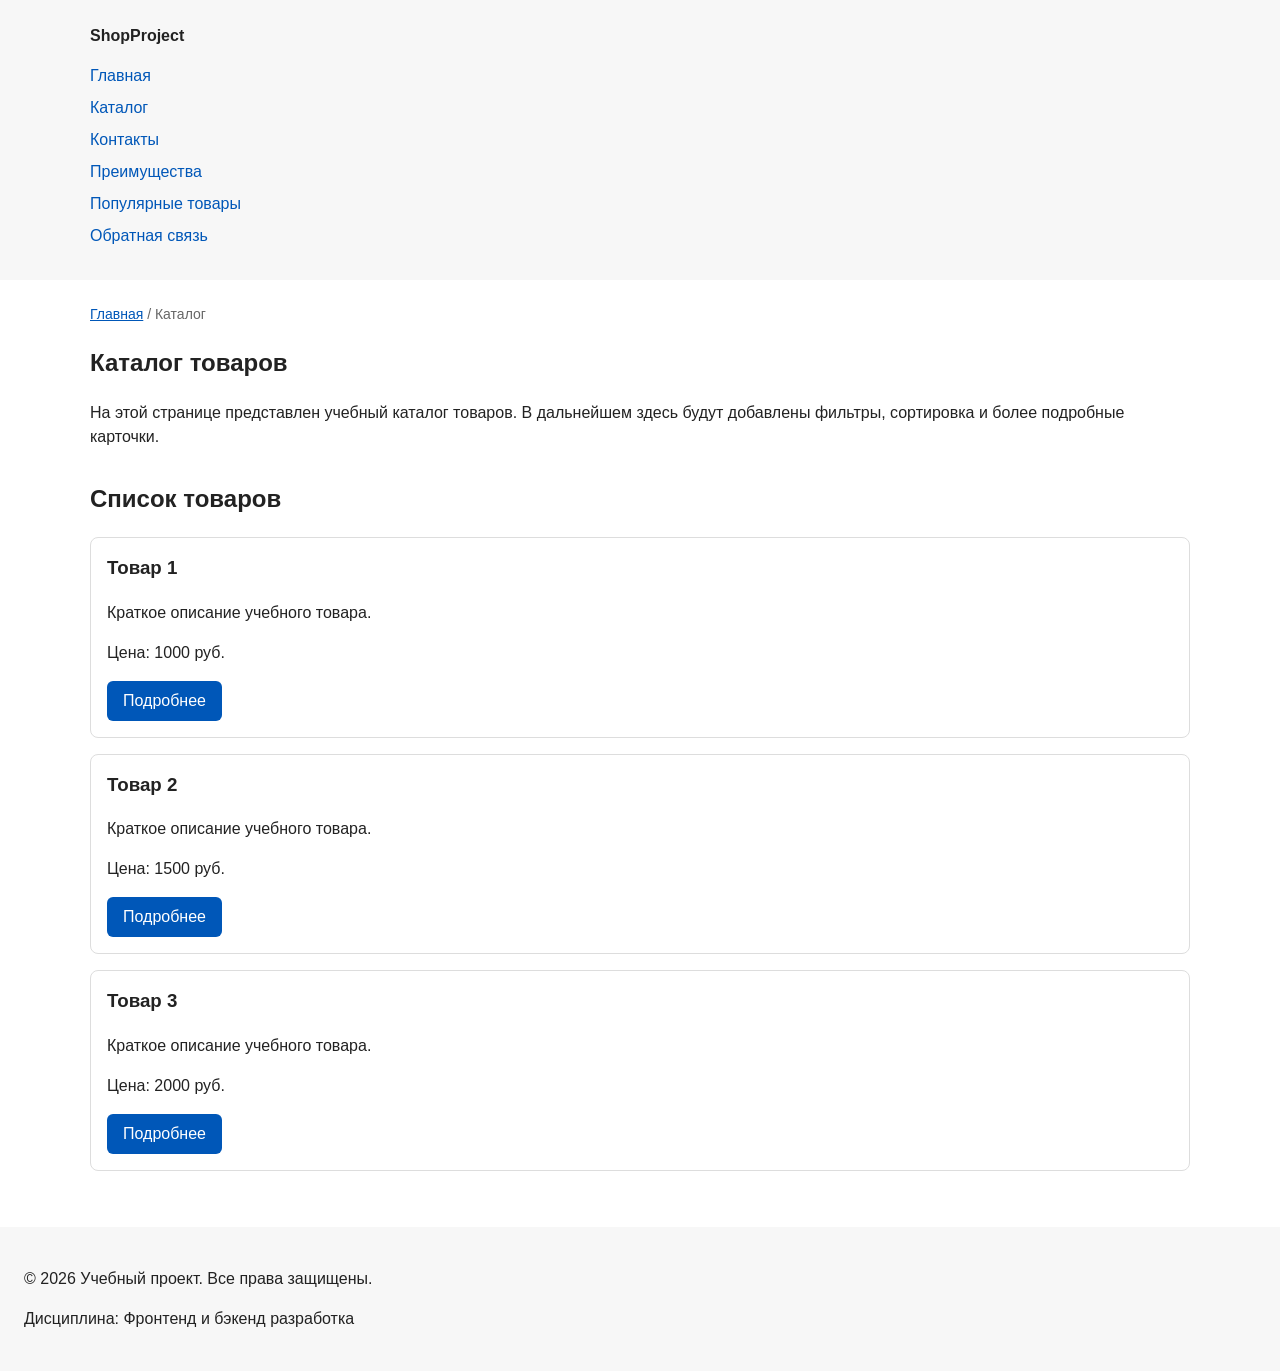
==== catalog.html @ 115c9cd0 "feat: add multi-page structure navigation and anchors" ====
<!DOCTYPE html>
<html lang="ru">
<head>
  <meta charset="UTF-8">
  <meta name="viewport" content="width=device-width, initial-scale=1.0">
  <meta name="description" content="Каталог товаров учебного интернет-магазина.">
  <title>Каталог товаров — Учебный интернет-магазин</title>
  <link rel="stylesheet" href="css/style.css">
</head>
<body>
  <header>
    <div class="site-header">
      <a class="site-logo" href="index.html">ShopProject</a>

      <nav class="site-nav" aria-label="Основная навигация">
        <ul class="site-nav__list">
          <li><a href="index.html">Главная</a></li>
          <li><a href="catalog.html">Каталог</a></li>
          <li><a href="contacts.html">Контакты</a></li>
          <li><a href="index.html#advantages">Преимущества</a></li>
          <li><a href="index.html#popular">Популярные товары</a></li>
          <li><a href="index.html#contacts">Обратная связь</a></li>
        </ul>
      </nav>
    </div>
  </header>

  <main>
    <nav class="breadcrumbs" aria-label="Хлебные крошки">
      <a href="index.html">Главная</a>
      <span>Каталог</span>
    </nav>

    <section class="section">
      <h1>Каталог товаров</h1>
      <p>
        На этой странице представлен учебный каталог товаров.
        В дальнейшем здесь будут добавлены фильтры, сортировка и более
        подробные карточки.
      </p>
    </section>

    <section class="section">
      <h2>Список товаров</h2>

      <article class="product-card">
        <h3>Товар 1</h3>
        <p>Краткое описание учебного товара.</p>
        <p>Цена: 1000 руб.</p>
        <a class="button" href="index.html#popular">Подробнее</a>
      </article>

      <article class="product-card">
        <h3>Товар 2</h3>
        <p>Краткое описание учебного товара.</p>
        <p>Цена: 1500 руб.</p>
        <a class="button" href="index.html#popular">Подробнее</a>
      </article>

      <article class="product-card">
        <h3>Товар 3</h3>
        <p>Краткое описание учебного товара.</p>
        <p>Цена: 2000 руб.</p>
        <a class="button" href="index.html#popular">Подробнее</a>
      </article>
    </section>
  </main>

  <footer>
    <p>&copy; 2026 Учебный проект. Все права защищены.</p>
    <p>Дисциплина: Фронтенд и бэкенд разработка</p>
  </footer>
</body>
</html>
---- css/style.css ----
/* ===============================
   1. Project variables
   =============================== */
:root {
  /* Main project colors */
  --color-bg: #ffffff;
  --color-text: #222222;
  --color-muted: #666666;
  --color-primary: #0057b8;
  --color-primary-dark: #003f86;
  --color-border: #dddddd;
  --color-surface: #f7f7f7;
  --color-surface-accent: #eef5ff;
  --color-danger: #b00020;
  --color-success: #168a2f;
  --color-success-bg: #eefaf0;
  --color-white: #ffffff;

  /* Spacing scale */
  --space-xs: 4px;
  --space-sm: 8px;
  --space-md: 16px;
  --space-lg: 24px;
  --space-xl: 32px;

  /* Border radius */
  --radius-sm: 6px;
  --radius-md: 8px;
  --radius-lg: 12px;

  /* Sizes */
  --container-width: 1100px;
}

/* ===============================
   2. Base styles
   =============================== */
* {
  box-sizing: border-box;
}

/* Smooth scrolling to anchors. */
html {
  scroll-behavior: smooth;
}

body {
  margin: 0;
  font-family: Arial, sans-serif;
  line-height: 1.5;
  color: var(--color-text);
  background-color: var(--color-bg);
}

header,
main,
footer {
  padding: var(--space-lg);
}

header {
  background-color: var(--color-surface);
}

footer {
  background-color: var(--color-surface);
}

/* ===============================
   3. Common interface elements
   =============================== */
a {
  color: var(--color-primary);
}

a:hover {
  color: var(--color-primary-dark);
}

a:focus-visible {
  outline: 2px solid var(--color-primary);
  outline-offset: 3px;
}

/* Highlight the element an anchor link points to. */
:target {
  outline: 2px dashed var(--color-primary);
  outline-offset: 4px;
}

/*
  Link styled as a button.
  The same class is used on <button> in product cards.
*/
.button {
  display: inline-block;
  padding: var(--space-sm) var(--space-md);
  color: var(--color-white);
  background-color: var(--color-primary);
  text-decoration: none;
  border: none;
  border-radius: var(--radius-sm);
  font: inherit;
  cursor: pointer;
}

/*
  Repeat the text color: the "a:hover" rule above
  has higher specificity than ".button" and would make the text dark.
*/
.button:hover {
  color: var(--color-white);
  background-color: var(--color-primary-dark);
}

.button:focus-visible {
  outline: 2px solid var(--color-primary);
  outline-offset: 3px;
}

button:disabled,
.button:disabled {
  opacity: 0.6;
  cursor: not-allowed;
}

/* ===============================
   4. Page components
   =============================== */
.site-header {
  max-width: var(--container-width);
  margin: 0 auto;
}

.site-logo {
  font-weight: bold;
  text-decoration: none;
  color: var(--color-text);
}

.site-nav__list {
  padding: 0;
  margin: var(--space-md) 0 0;
  list-style: none;
}

.site-nav__list li {
  margin-bottom: var(--space-sm);
}

.site-nav__list a {
  text-decoration: none;
}

.site-nav__list a:hover {
  text-decoration: underline;
}

.breadcrumbs {
  max-width: var(--container-width);
  margin: 0 auto var(--space-md);
  font-size: 14px;
  color: var(--color-muted);
}

.breadcrumbs a {
  color: var(--color-primary);
}

/* Separator before the current page name (the current page is not a link). */
.breadcrumbs span::before {
  content: " / ";
  color: var(--color-muted);
}

.hero {
  max-width: var(--container-width);
  margin: 0 auto var(--space-xl);
  padding: var(--space-xl) var(--space-lg);
  background-color: var(--color-surface-accent);
  border-radius: var(--radius-lg);
}

.section {
  max-width: var(--container-width);
  margin: 0 auto var(--space-xl);
}

.section h2 {
  margin-top: 0;
}

.product-card {
  margin-bottom: var(--space-md);
  padding: var(--space-md);
  border: 1px solid var(--color-border);
  border-radius: var(--radius-md);
  background-color: var(--color-bg);
}

.product-card:hover {
  border-color: var(--color-primary);
}

.product-card h3 {
  margin-top: 0;
}

.aside-info {
  max-width: var(--container-width);
  margin: 0 auto var(--space-xl);
  padding: var(--space-md);
  border-left: 4px solid var(--color-primary);
  background-color: var(--color-surface);
}

.success-message {
  max-width: var(--container-width);
  margin: var(--space-lg) auto;
  padding: var(--space-md);
  border-left: 4px solid var(--color-success);
  background-color: var(--color-success-bg);
}

/* ===============================
   5. Form and modal window
   =============================== */
.order-dialog {
  width: min(100% - 32px, 560px);
  padding: var(--space-lg);
  border: none;
  border-radius: var(--radius-lg);
}

.order-dialog::backdrop {
  background-color: rgba(0, 0, 0, 0.5);
}

.order-dialog h2 {
  margin-top: 0;
}

.form-field {
  margin-bottom: var(--space-md);
}

.form-field label {
  display: block;
  margin-bottom: var(--space-xs);
}

.form-field input,
.form-field select,
.form-field textarea {
  width: 100%;
  padding: 10px 12px;
  border: 1px solid var(--color-border);
  border-radius: var(--radius-sm);
  font: inherit;
}

/* A checkbox keeps its natural size instead of stretching to full width. */
.form-field input[type="checkbox"] {
  width: auto;
}

.form-field small {
  display: block;
  margin-top: var(--space-xs);
  color: var(--color-muted);
}

.form-field input:hover,
.form-field select:hover,
.form-field textarea:hover {
  border-color: var(--color-primary);
}

.form-field input:focus-visible,
.form-field select:focus-visible,
.form-field textarea:focus-visible,
.form-actions button:focus-visible {
  outline: 2px solid var(--color-primary);
  outline-offset: 3px;
}

/*
  Invalid fields; aria-invalid is set from js/main.js.
  The element selectors keep the specificity equal to the :hover rule
  above, and the later position lets the error border win.
*/
.form-field input[aria-invalid="true"],
.form-field select[aria-invalid="true"],
.form-field textarea[aria-invalid="true"] {
  border-color: var(--color-danger);
}

/* A checkbox ignores border-color, so it gets an outline instead. */
.form-field input[type="checkbox"][aria-invalid="true"] {
  outline: 2px solid var(--color-danger);
  outline-offset: 2px;
}

.form-actions {
  display: flex;
  gap: var(--space-sm);
  margin-top: var(--space-lg);
}
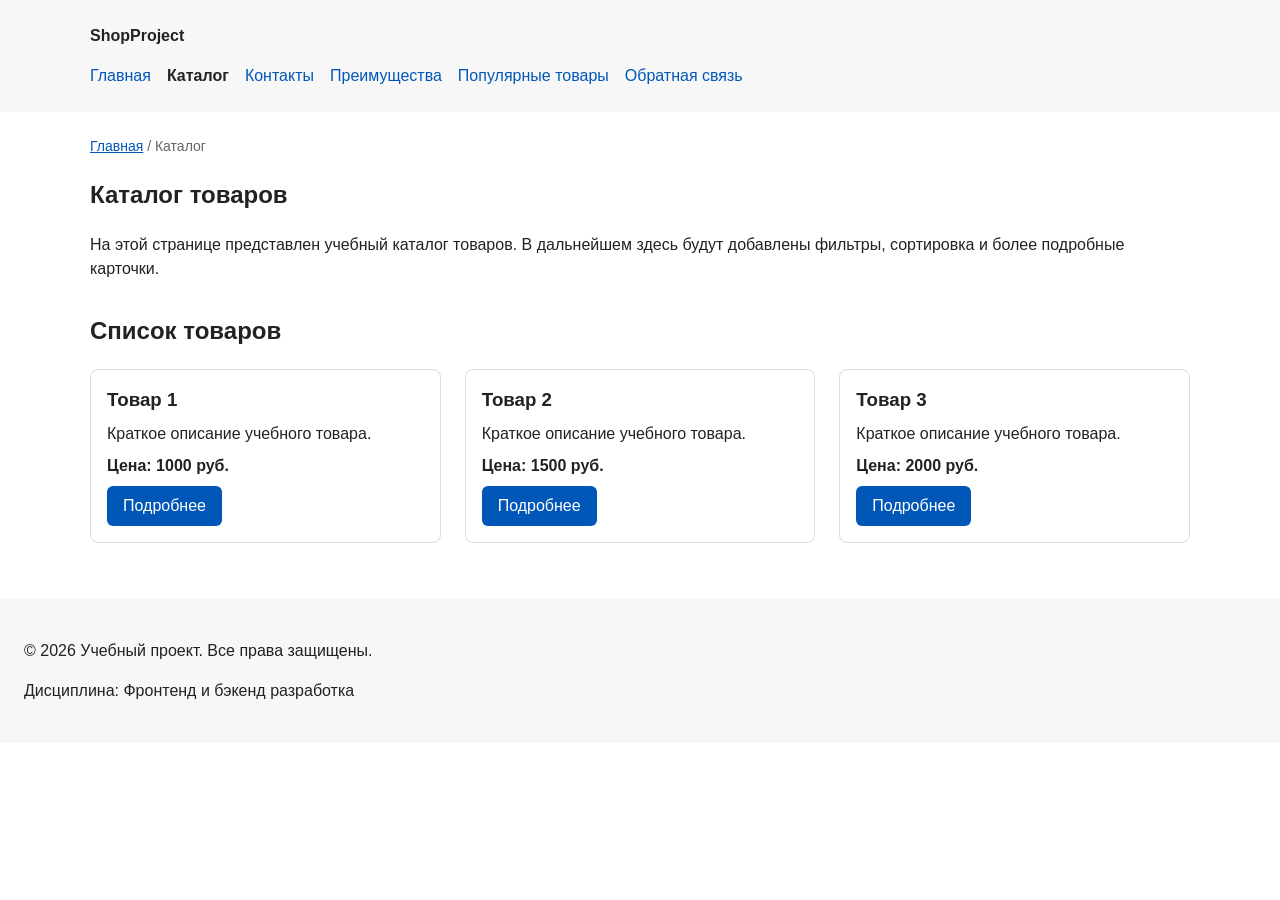
==== commit a07b6280: "feat: restore multi-page structure, navigation and anchors" ====
--- a/catalog.html
+++ b/catalog.html
@@ -8,18 +8,18 @@
   <link rel="stylesheet" href="css/style.css">
 </head>
 <body>
-  <header>
-    <div class="site-header">
-      <a class="site-logo" href="index.html">ShopProject</a>
+  <header class="site-header">
+    <div class="site-header__inner">
+      <a class="site-header__logo" href="index.html">ShopProject</a>
 
       <nav class="site-nav" aria-label="Основная навигация">
         <ul class="site-nav__list">
-          <li><a href="index.html">Главная</a></li>
-          <li><a href="catalog.html">Каталог</a></li>
-          <li><a href="contacts.html">Контакты</a></li>
-          <li><a href="index.html#advantages">Преимущества</a></li>
-          <li><a href="index.html#popular">Популярные товары</a></li>
-          <li><a href="index.html#contacts">Обратная связь</a></li>
+          <li class="site-nav__item"><a class="site-nav__link" href="index.html">Главная</a></li>
+          <li class="site-nav__item"><a class="site-nav__link site-nav__link--active" href="catalog.html">Каталог</a></li>
+          <li class="site-nav__item"><a class="site-nav__link" href="contacts.html">Контакты</a></li>
+          <li class="site-nav__item"><a class="site-nav__link" href="index.html#advantages">Преимущества</a></li>
+          <li class="site-nav__item"><a class="site-nav__link" href="index.html#popular">Популярные товары</a></li>
+          <li class="site-nav__item"><a class="site-nav__link" href="index.html#contacts">Обратная связь</a></li>
         </ul>
       </nav>
     </div>
@@ -43,30 +43,32 @@
     <section class="section">
       <h2>Список товаров</h2>
 
-      <article class="product-card">
-        <h3>Товар 1</h3>
-        <p>Краткое описание учебного товара.</p>
-        <p>Цена: 1000 руб.</p>
-        <a class="button" href="index.html#popular">Подробнее</a>
-      </article>
+      <div class="products-grid">
+        <article class="product-card">
+          <h3 class="product-card__title">Товар 1</h3>
+          <p class="product-card__description">Краткое описание учебного товара.</p>
+          <p class="product-card__price">Цена: 1000 руб.</p>
+          <a class="button product-card__button" href="index.html#popular">Подробнее</a>
+        </article>
 
-      <article class="product-card">
-        <h3>Товар 2</h3>
-        <p>Краткое описание учебного товара.</p>
-        <p>Цена: 1500 руб.</p>
-        <a class="button" href="index.html#popular">Подробнее</a>
-      </article>
+        <article class="product-card">
+          <h3 class="product-card__title">Товар 2</h3>
+          <p class="product-card__description">Краткое описание учебного товара.</p>
+          <p class="product-card__price">Цена: 1500 руб.</p>
+          <a class="button product-card__button" href="index.html#popular">Подробнее</a>
+        </article>
 
-      <article class="product-card">
-        <h3>Товар 3</h3>
-        <p>Краткое описание учебного товара.</p>
-        <p>Цена: 2000 руб.</p>
-        <a class="button" href="index.html#popular">Подробнее</a>
-      </article>
+        <article class="product-card">
+          <h3 class="product-card__title">Товар 3</h3>
+          <p class="product-card__description">Краткое описание учебного товара.</p>
+          <p class="product-card__price">Цена: 2000 руб.</p>
+          <a class="button product-card__button" href="index.html#popular">Подробнее</a>
+        </article>
+      </div>
     </section>
   </main>
 
-  <footer>
+  <footer class="site-footer">
     <p>&copy; 2026 Учебный проект. Все права защищены.</p>
     <p>Дисциплина: Фронтенд и бэкенд разработка</p>
   </footer>
--- a/css/style.css
+++ b/css/style.css
@@ -1,8 +1,4 @@
-/* ===============================
-   1. Project variables
-   =============================== */
 :root {
-  /* Main project colors */
   --color-bg: #ffffff;
   --color-text: #222222;
   --color-muted: #666666;
@@ -16,25 +12,19 @@
   --color-success-bg: #eefaf0;
   --color-white: #ffffff;
 
-  /* Spacing scale */
   --space-xs: 4px;
   --space-sm: 8px;
   --space-md: 16px;
   --space-lg: 24px;
   --space-xl: 32px;
 
-  /* Border radius */
   --radius-sm: 6px;
   --radius-md: 8px;
   --radius-lg: 12px;
 
-  /* Sizes */
   --container-width: 1100px;
 }
 
-/* ===============================
-   2. Base styles
-   =============================== */
 * {
   box-sizing: border-box;
 }
@@ -52,23 +42,10 @@
   background-color: var(--color-bg);
 }
 
-header,
-main,
-footer {
+main {
   padding: var(--space-lg);
 }
 
-header {
-  background-color: var(--color-surface);
-}
-
-footer {
-  background-color: var(--color-surface);
-}
-
-/* ===============================
-   3. Common interface elements
-   =============================== */
 a {
   color: var(--color-primary);
 }
@@ -88,10 +65,6 @@
   outline-offset: 4px;
 }
 
-/*
-  Link styled as a button.
-  The same class is used on <button> in product cards.
-*/
 .button {
   display: inline-block;
   padding: var(--space-sm) var(--space-md);
@@ -104,13 +77,20 @@
   cursor: pointer;
 }
 
-/*
-  Repeat the text color: the "a:hover" rule above
-  has higher specificity than ".button" and would make the text dark.
-*/
 .button:hover {
   color: var(--color-white);
   background-color: var(--color-primary-dark);
+}
+
+.button--secondary {
+  color: var(--color-primary);
+  background-color: transparent;
+  border: 1px solid var(--color-primary);
+}
+
+.button--secondary:hover {
+  color: var(--color-white);
+  background-color: var(--color-primary);
 }
 
 .button:focus-visible {
@@ -124,36 +104,43 @@
   cursor: not-allowed;
 }
 
-/* ===============================
-   4. Page components
-   =============================== */
 .site-header {
+  padding: var(--space-lg);
+  background-color: var(--color-surface);
+}
+
+.site-header__inner {
   max-width: var(--container-width);
   margin: 0 auto;
 }
 
-.site-logo {
+.site-header__logo {
   font-weight: bold;
   text-decoration: none;
   color: var(--color-text);
 }
 
 .site-nav__list {
+  display: flex;
+  flex-wrap: wrap;
+  align-items: center;
+  gap: var(--space-md);
   padding: 0;
   margin: var(--space-md) 0 0;
   list-style: none;
 }
 
-.site-nav__list li {
-  margin-bottom: var(--space-sm);
-}
-
-.site-nav__list a {
+.site-nav__link {
   text-decoration: none;
 }
 
-.site-nav__list a:hover {
+.site-nav__link:hover {
   text-decoration: underline;
+}
+
+.site-nav__link--active {
+  font-weight: bold;
+  color: var(--color-text);
 }
 
 .breadcrumbs {
@@ -186,12 +173,21 @@
   margin: 0 auto var(--space-xl);
 }
 
-.section h2 {
+.section__title {
   margin-top: 0;
 }
 
+.products-grid {
+  display: grid;
+  grid-template-columns: repeat(3, 1fr);
+  gap: var(--space-lg);
+}
+
 .product-card {
-  margin-bottom: var(--space-md);
+  position: relative;
+  display: flex;
+  flex-direction: column;
+  gap: var(--space-sm);
   padding: var(--space-md);
   border: 1px solid var(--color-border);
   border-radius: var(--radius-md);
@@ -202,8 +198,45 @@
   border-color: var(--color-primary);
 }
 
-.product-card h3 {
-  margin-top: 0;
+.product-card--discount {
+  border-color: var(--color-danger);
+}
+
+.product-card__title,
+.product-card__description {
+  margin: 0;
+}
+
+.product-card__price {
+  margin: 0;
+  font-weight: bold;
+}
+
+.product-card--discount .product-card__price {
+  color: var(--color-danger);
+}
+
+.product-card__button {
+  margin-top: auto;
+  align-self: flex-start;
+}
+
+.product-card__badge {
+  position: absolute;
+  top: var(--space-sm);
+  right: var(--space-sm);
+  padding: var(--space-xs) var(--space-sm);
+  font-size: 14px;
+  color: var(--color-white);
+  background-color: var(--color-danger);
+  border-radius: var(--radius-sm);
+}
+
+.scroll-top {
+  position: fixed;
+  right: var(--space-lg);
+  bottom: var(--space-lg);
+  z-index: 10;
 }
 
 .aside-info {
@@ -222,9 +255,6 @@
   background-color: var(--color-success-bg);
 }
 
-/* ===============================
-   5. Form and modal window
-   =============================== */
 .order-dialog {
   width: min(100% - 32px, 560px);
   padding: var(--space-lg);
@@ -236,22 +266,22 @@
   background-color: rgba(0, 0, 0, 0.5);
 }
 
-.order-dialog h2 {
+.order-dialog__title {
   margin-top: 0;
 }
 
-.form-field {
+.order-form__field {
   margin-bottom: var(--space-md);
 }
 
-.form-field label {
+.order-form__label {
   display: block;
   margin-bottom: var(--space-xs);
 }
 
-.form-field input,
-.form-field select,
-.form-field textarea {
+.order-form__input,
+.order-form__select,
+.order-form__textarea {
   width: 100%;
   padding: 10px 12px;
   border: 1px solid var(--color-border);
@@ -259,50 +289,44 @@
   font: inherit;
 }
 
-/* A checkbox keeps its natural size instead of stretching to full width. */
-.form-field input[type="checkbox"] {
-  width: auto;
-}
-
-.form-field small {
+.order-form__hint {
   display: block;
   margin-top: var(--space-xs);
   color: var(--color-muted);
 }
 
-.form-field input:hover,
-.form-field select:hover,
-.form-field textarea:hover {
+.order-form__input:hover,
+.order-form__select:hover,
+.order-form__textarea:hover {
   border-color: var(--color-primary);
 }
 
-.form-field input:focus-visible,
-.form-field select:focus-visible,
-.form-field textarea:focus-visible,
-.form-actions button:focus-visible {
+.order-form__input:focus-visible,
+.order-form__select:focus-visible,
+.order-form__textarea:focus-visible,
+.order-form__checkbox:focus-visible {
   outline: 2px solid var(--color-primary);
   outline-offset: 3px;
 }
 
-/*
-  Invalid fields; aria-invalid is set from js/main.js.
-  The element selectors keep the specificity equal to the :hover rule
-  above, and the later position lets the error border win.
-*/
-.form-field input[aria-invalid="true"],
-.form-field select[aria-invalid="true"],
-.form-field textarea[aria-invalid="true"] {
+.order-form__input[aria-invalid="true"],
+.order-form__select[aria-invalid="true"],
+.order-form__textarea[aria-invalid="true"] {
   border-color: var(--color-danger);
 }
 
-/* A checkbox ignores border-color, so it gets an outline instead. */
-.form-field input[type="checkbox"][aria-invalid="true"] {
+.order-form__checkbox[aria-invalid="true"] {
   outline: 2px solid var(--color-danger);
   outline-offset: 2px;
 }
 
-.form-actions {
+.order-form__actions {
   display: flex;
   gap: var(--space-sm);
   margin-top: var(--space-lg);
 }
+
+.site-footer {
+  padding: var(--space-lg);
+  background-color: var(--color-surface);
+}
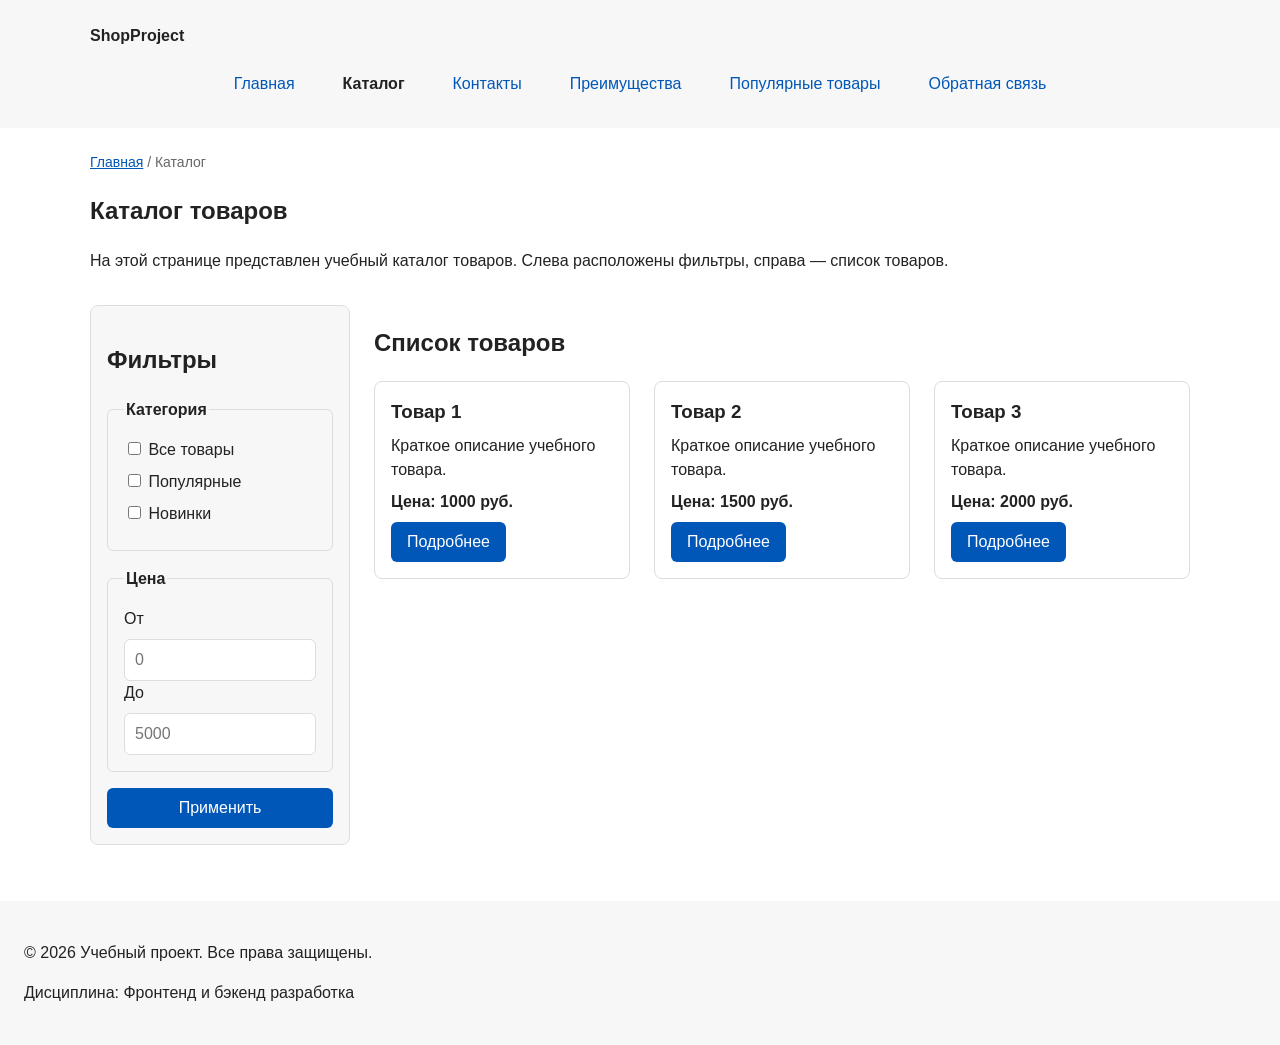
==== commit 2eab35b3: "feat: add flex navigation and grid catalog layout" ====
--- a/catalog.html
+++ b/catalog.html
@@ -35,36 +35,74 @@
       <h1>Каталог товаров</h1>
       <p>
         На этой странице представлен учебный каталог товаров.
-        В дальнейшем здесь будут добавлены фильтры, сортировка и более
-        подробные карточки.
+        Слева расположены фильтры, справа — список товаров.
       </p>
     </section>
 
-    <section class="section">
-      <h2>Список товаров</h2>
+    <section class="catalog-layout">
+      <aside class="catalog-filters">
+        <h2>Фильтры</h2>
 
-      <div class="products-grid">
-        <article class="product-card">
-          <h3 class="product-card__title">Товар 1</h3>
-          <p class="product-card__description">Краткое описание учебного товара.</p>
-          <p class="product-card__price">Цена: 1000 руб.</p>
-          <a class="button product-card__button" href="index.html#popular">Подробнее</a>
-        </article>
+        <form class="filters-form" action="#" method="get">
+          <fieldset>
+            <legend>Категория</legend>
 
-        <article class="product-card">
-          <h3 class="product-card__title">Товар 2</h3>
-          <p class="product-card__description">Краткое описание учебного товара.</p>
-          <p class="product-card__price">Цена: 1500 руб.</p>
-          <a class="button product-card__button" href="index.html#popular">Подробнее</a>
-        </article>
+            <label>
+              <input type="checkbox" name="category" value="all">
+              Все товары
+            </label>
 
-        <article class="product-card">
-          <h3 class="product-card__title">Товар 3</h3>
-          <p class="product-card__description">Краткое описание учебного товара.</p>
-          <p class="product-card__price">Цена: 2000 руб.</p>
-          <a class="button product-card__button" href="index.html#popular">Подробнее</a>
-        </article>
-      </div>
+            <label>
+              <input type="checkbox" name="category" value="popular">
+              Популярные
+            </label>
+
+            <label>
+              <input type="checkbox" name="category" value="new">
+              Новинки
+            </label>
+          </fieldset>
+
+          <fieldset>
+            <legend>Цена</legend>
+
+            <label for="price-from">От</label>
+            <input id="price-from" name="price-from" type="number" min="0" placeholder="0">
+
+            <label for="price-to">До</label>
+            <input id="price-to" name="price-to" type="number" min="0" placeholder="5000">
+          </fieldset>
+
+          <button class="button" type="submit">Применить</button>
+        </form>
+      </aside>
+
+      <section class="catalog-products">
+        <h2>Список товаров</h2>
+
+        <div class="products-grid">
+          <article class="product-card">
+            <h3 class="product-card__title">Товар 1</h3>
+            <p class="product-card__description">Краткое описание учебного товара.</p>
+            <p class="product-card__price">Цена: 1000 руб.</p>
+            <a class="button product-card__button" href="index.html#popular">Подробнее</a>
+          </article>
+
+          <article class="product-card">
+            <h3 class="product-card__title">Товар 2</h3>
+            <p class="product-card__description">Краткое описание учебного товара.</p>
+            <p class="product-card__price">Цена: 1500 руб.</p>
+            <a class="button product-card__button" href="index.html#popular">Подробнее</a>
+          </article>
+
+          <article class="product-card">
+            <h3 class="product-card__title">Товар 3</h3>
+            <p class="product-card__description">Краткое описание учебного товара.</p>
+            <p class="product-card__price">Цена: 2000 руб.</p>
+            <a class="button product-card__button" href="index.html#popular">Подробнее</a>
+          </article>
+        </div>
+      </section>
     </section>
   </main>
 
--- a/css/style.css
+++ b/css/style.css
@@ -123,6 +123,7 @@
 .site-nav__list {
   display: flex;
   flex-wrap: wrap;
+  justify-content: center;
   align-items: center;
   gap: var(--space-md);
   padding: 0;
@@ -131,11 +132,15 @@
 }
 
 .site-nav__link {
+  display: inline-block;
+  padding: var(--space-sm) var(--space-md);
   text-decoration: none;
+  border-radius: var(--radius-sm);
 }
 
 .site-nav__link:hover {
-  text-decoration: underline;
+  color: var(--color-white);
+  background-color: var(--color-primary);
 }
 
 .site-nav__link--active {
@@ -181,6 +186,57 @@
   display: grid;
   grid-template-columns: repeat(3, 1fr);
   gap: var(--space-lg);
+}
+
+.catalog-layout {
+  max-width: var(--container-width);
+  margin: 0 auto var(--space-xl);
+  display: grid;
+  grid-template-columns: 260px 1fr;
+  grid-template-areas: "filters products";
+  gap: var(--space-lg);
+}
+
+.catalog-filters {
+  grid-area: filters;
+  align-self: start;
+  padding: var(--space-md);
+  border: 1px solid var(--color-border);
+  border-radius: var(--radius-md);
+  background-color: var(--color-surface);
+}
+
+.catalog-products {
+  grid-area: products;
+}
+
+.filters-form {
+  display: grid;
+  gap: var(--space-md);
+}
+
+.filters-form fieldset {
+  margin: 0;
+  padding: var(--space-md);
+  border: 1px solid var(--color-border);
+  border-radius: var(--radius-sm);
+}
+
+.filters-form legend {
+  font-weight: 700;
+}
+
+.filters-form label {
+  display: block;
+  margin-bottom: var(--space-sm);
+}
+
+.filters-form input[type="number"] {
+  width: 100%;
+  padding: 8px 10px;
+  border: 1px solid var(--color-border);
+  border-radius: var(--radius-sm);
+  font: inherit;
 }
 
 .product-card {
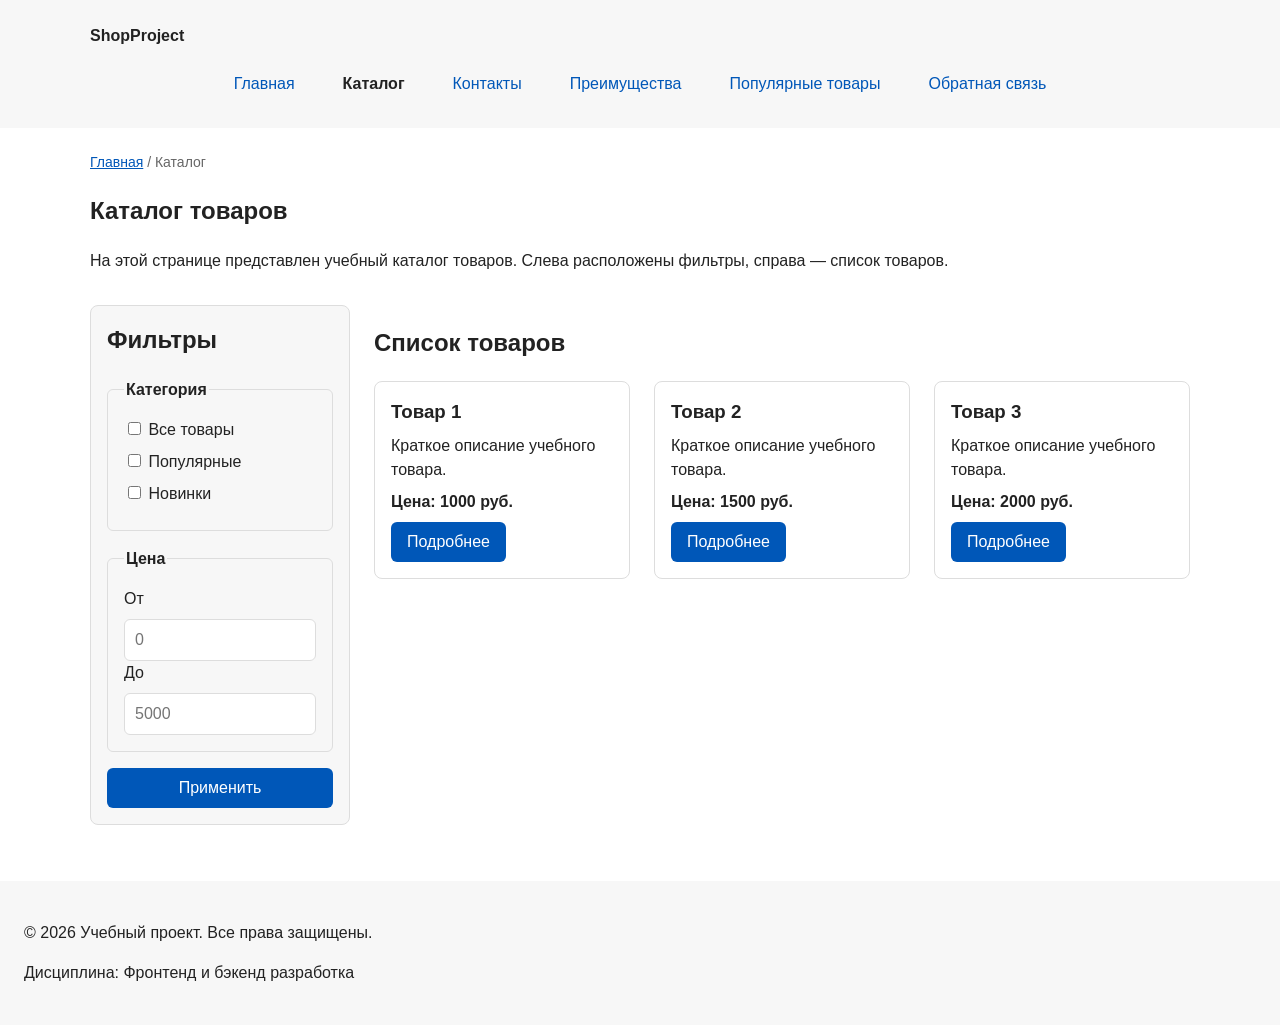
==== commit 1d6731cb: "refactor: apply BEM naming to CSS classes" ====
--- a/catalog.html
+++ b/catalog.html
@@ -27,8 +27,8 @@
 
   <main>
     <nav class="breadcrumbs" aria-label="Хлебные крошки">
-      <a href="index.html">Главная</a>
-      <span>Каталог</span>
+      <a class="breadcrumbs__link" href="index.html">Главная</a>
+      <span class="breadcrumbs__current">Каталог</span>
     </nav>
 
     <section class="section">
@@ -41,39 +41,39 @@
 
     <section class="catalog-layout">
       <aside class="catalog-filters">
-        <h2>Фильтры</h2>
+        <h2 class="catalog-filters__title">Фильтры</h2>
 
         <form class="filters-form" action="#" method="get">
-          <fieldset>
-            <legend>Категория</legend>
+          <fieldset class="filters-form__group">
+            <legend class="filters-form__legend">Категория</legend>
 
-            <label>
+            <label class="filters-form__label">
               <input type="checkbox" name="category" value="all">
               Все товары
             </label>
 
-            <label>
+            <label class="filters-form__label">
               <input type="checkbox" name="category" value="popular">
               Популярные
             </label>
 
-            <label>
+            <label class="filters-form__label">
               <input type="checkbox" name="category" value="new">
               Новинки
             </label>
           </fieldset>
 
-          <fieldset>
-            <legend>Цена</legend>
+          <fieldset class="filters-form__group">
+            <legend class="filters-form__legend">Цена</legend>
 
-            <label for="price-from">От</label>
-            <input id="price-from" name="price-from" type="number" min="0" placeholder="0">
+            <label class="filters-form__label" for="price-from">От</label>
+            <input class="filters-form__input" id="price-from" name="price-from" type="number" min="0" placeholder="0">
 
-            <label for="price-to">До</label>
-            <input id="price-to" name="price-to" type="number" min="0" placeholder="5000">
+            <label class="filters-form__label" for="price-to">До</label>
+            <input class="filters-form__input" id="price-to" name="price-to" type="number" min="0" placeholder="5000">
           </fieldset>
 
-          <button class="button" type="submit">Применить</button>
+          <button class="button button--primary" type="submit">Применить</button>
         </form>
       </aside>
 
@@ -85,21 +85,21 @@
             <h3 class="product-card__title">Товар 1</h3>
             <p class="product-card__description">Краткое описание учебного товара.</p>
             <p class="product-card__price">Цена: 1000 руб.</p>
-            <a class="button product-card__button" href="index.html#popular">Подробнее</a>
+            <a class="button button--primary product-card__button" href="index.html#popular">Подробнее</a>
           </article>
 
           <article class="product-card">
             <h3 class="product-card__title">Товар 2</h3>
             <p class="product-card__description">Краткое описание учебного товара.</p>
             <p class="product-card__price">Цена: 1500 руб.</p>
-            <a class="button product-card__button" href="index.html#popular">Подробнее</a>
+            <a class="button button--primary product-card__button" href="index.html#popular">Подробнее</a>
           </article>
 
           <article class="product-card">
             <h3 class="product-card__title">Товар 3</h3>
             <p class="product-card__description">Краткое описание учебного товара.</p>
             <p class="product-card__price">Цена: 2000 руб.</p>
-            <a class="button product-card__button" href="index.html#popular">Подробнее</a>
+            <a class="button button--primary product-card__button" href="index.html#popular">Подробнее</a>
           </article>
         </div>
       </section>
--- a/css/style.css
+++ b/css/style.css
@@ -68,8 +68,6 @@
 .button {
   display: inline-block;
   padding: var(--space-sm) var(--space-md);
-  color: var(--color-white);
-  background-color: var(--color-primary);
   text-decoration: none;
   border: none;
   border-radius: var(--radius-sm);
@@ -77,7 +75,12 @@
   cursor: pointer;
 }
 
-.button:hover {
+.button--primary {
+  color: var(--color-white);
+  background-color: var(--color-primary);
+}
+
+.button--primary:hover {
   color: var(--color-white);
   background-color: var(--color-primary-dark);
 }
@@ -155,12 +158,12 @@
   color: var(--color-muted);
 }
 
-.breadcrumbs a {
+.breadcrumbs__link {
   color: var(--color-primary);
 }
 
 /* Separator before the current page name (the current page is not a link). */
-.breadcrumbs span::before {
+.breadcrumbs__current::before {
   content: " / ";
   color: var(--color-muted);
 }
@@ -206,6 +209,10 @@
   background-color: var(--color-surface);
 }
 
+.catalog-filters__title {
+  margin-top: 0;
+}
+
 .catalog-products {
   grid-area: products;
 }
@@ -215,23 +222,23 @@
   gap: var(--space-md);
 }
 
-.filters-form fieldset {
+.filters-form__group {
   margin: 0;
   padding: var(--space-md);
   border: 1px solid var(--color-border);
   border-radius: var(--radius-sm);
 }
 
-.filters-form legend {
+.filters-form__legend {
   font-weight: 700;
 }
 
-.filters-form label {
+.filters-form__label {
   display: block;
   margin-bottom: var(--space-sm);
 }
 
-.filters-form input[type="number"] {
+.filters-form__input {
   width: 100%;
   padding: 8px 10px;
   border: 1px solid var(--color-border);
@@ -251,6 +258,10 @@
 }
 
 .product-card:hover {
+  border-color: var(--color-primary);
+}
+
+.product-card--featured {
   border-color: var(--color-primary);
 }
 
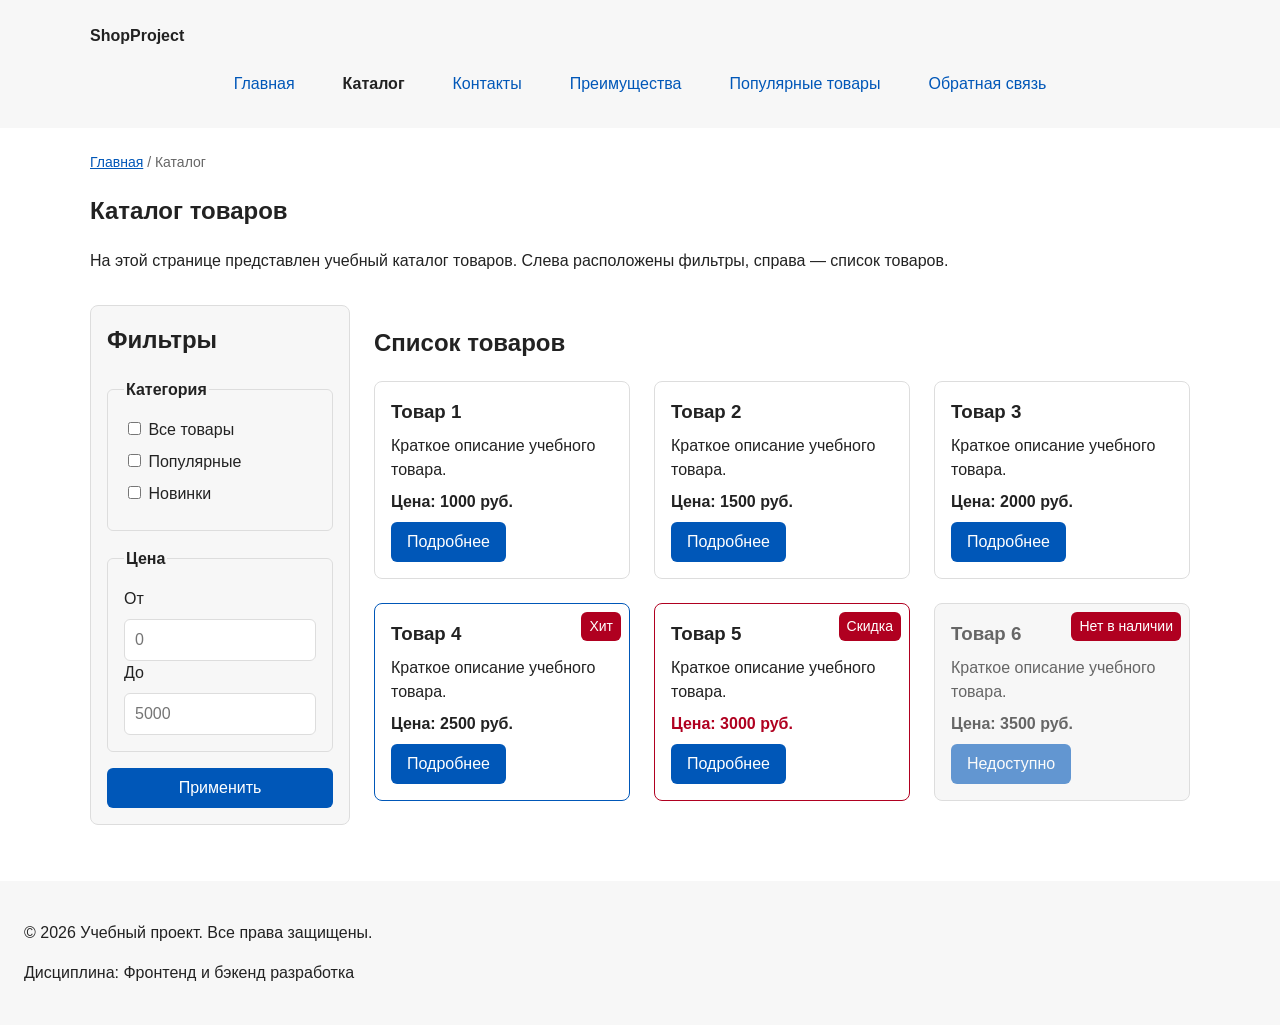
==== commit 3f4ac2bc: "feat: extend catalog, add sticky filters and extra UI states" ====
--- a/catalog.html
+++ b/catalog.html
@@ -101,6 +101,30 @@
             <p class="product-card__price">Цена: 2000 руб.</p>
             <a class="button button--primary product-card__button" href="index.html#popular">Подробнее</a>
           </article>
+
+          <article class="product-card product-card--featured">
+            <span class="product-card__badge">Хит</span>
+            <h3 class="product-card__title">Товар 4</h3>
+            <p class="product-card__description">Краткое описание учебного товара.</p>
+            <p class="product-card__price">Цена: 2500 руб.</p>
+            <a class="button button--primary product-card__button" href="index.html#popular">Подробнее</a>
+          </article>
+
+          <article class="product-card product-card--discount">
+            <span class="product-card__badge">Скидка</span>
+            <h3 class="product-card__title">Товар 5</h3>
+            <p class="product-card__description">Краткое описание учебного товара.</p>
+            <p class="product-card__price">Цена: 3000 руб.</p>
+            <a class="button button--primary product-card__button" href="index.html#popular">Подробнее</a>
+          </article>
+
+          <article class="product-card product-card--unavailable">
+            <span class="product-card__badge">Нет в наличии</span>
+            <h3 class="product-card__title">Товар 6</h3>
+            <p class="product-card__description">Краткое описание учебного товара.</p>
+            <p class="product-card__price">Цена: 3500 руб.</p>
+            <button class="button button--primary product-card__button" type="button" disabled>Недоступно</button>
+          </article>
         </div>
       </section>
     </section>
--- a/css/style.css
+++ b/css/style.css
@@ -101,10 +101,18 @@
   outline-offset: 3px;
 }
 
+.button:active {
+  transform: translateY(1px);
+}
+
 button:disabled,
 .button:disabled {
   opacity: 0.6;
   cursor: not-allowed;
+}
+
+.button:disabled:active {
+  transform: none;
 }
 
 .site-header {
@@ -203,6 +211,8 @@
 .catalog-filters {
   grid-area: filters;
   align-self: start;
+  position: sticky;
+  top: var(--space-md);
   padding: var(--space-md);
   border: 1px solid var(--color-border);
   border-radius: var(--radius-md);
@@ -257,8 +267,28 @@
   background-color: var(--color-bg);
 }
 
+.product-card {
+  transition: box-shadow 0.2s, border-color 0.2s;
+}
+
 .product-card:hover {
   border-color: var(--color-primary);
+  box-shadow: 0 4px 12px rgba(0, 0, 0, 0.1);
+}
+
+.product-card--unavailable {
+  background-color: var(--color-surface);
+}
+
+.product-card--unavailable:hover {
+  border-color: var(--color-border);
+  box-shadow: none;
+}
+
+.product-card--unavailable .product-card__title,
+.product-card--unavailable .product-card__description,
+.product-card--unavailable .product-card__price {
+  color: var(--color-muted);
 }
 
 .product-card--featured {
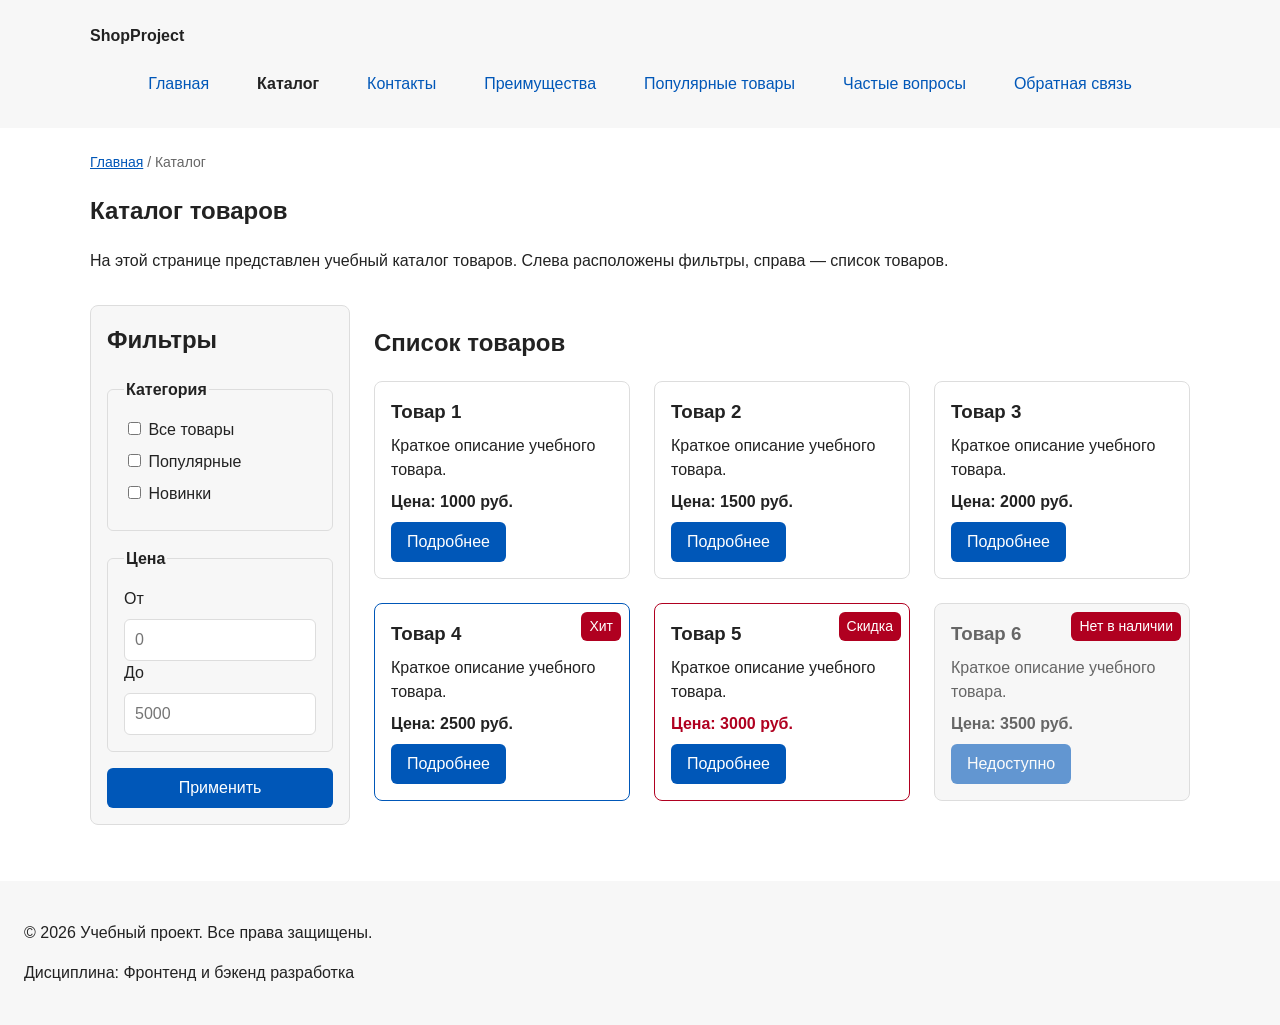
==== commit a20cc740: "feat: add FAQ section with details/summary" ====
--- a/catalog.html
+++ b/catalog.html
@@ -19,6 +19,7 @@
           <li class="site-nav__item"><a class="site-nav__link" href="contacts.html">Контакты</a></li>
           <li class="site-nav__item"><a class="site-nav__link" href="index.html#advantages">Преимущества</a></li>
           <li class="site-nav__item"><a class="site-nav__link" href="index.html#popular">Популярные товары</a></li>
+          <li class="site-nav__item"><a class="site-nav__link" href="index.html#faq">Частые вопросы</a></li>
           <li class="site-nav__item"><a class="site-nav__link" href="index.html#contacts">Обратная связь</a></li>
         </ul>
       </nav>
--- a/css/style.css
+++ b/css/style.css
@@ -344,6 +344,35 @@
   background-color: var(--color-surface);
 }
 
+.faq__item {
+  margin-bottom: var(--space-sm);
+  border: 1px solid var(--color-border);
+  border-radius: var(--radius-md);
+  background-color: var(--color-bg);
+}
+
+.faq__item:hover,
+.faq__item[open] {
+  border-color: var(--color-primary);
+}
+
+.faq__question {
+  padding: var(--space-md);
+  font-weight: 700;
+  cursor: pointer;
+}
+
+.faq__question:focus-visible {
+  outline: 2px solid var(--color-primary);
+  outline-offset: 3px;
+}
+
+.faq__answer {
+  margin: 0;
+  padding: 0 var(--space-md) var(--space-md);
+  color: var(--color-muted);
+}
+
 .success-message {
   max-width: var(--container-width);
   margin: var(--space-lg) auto;
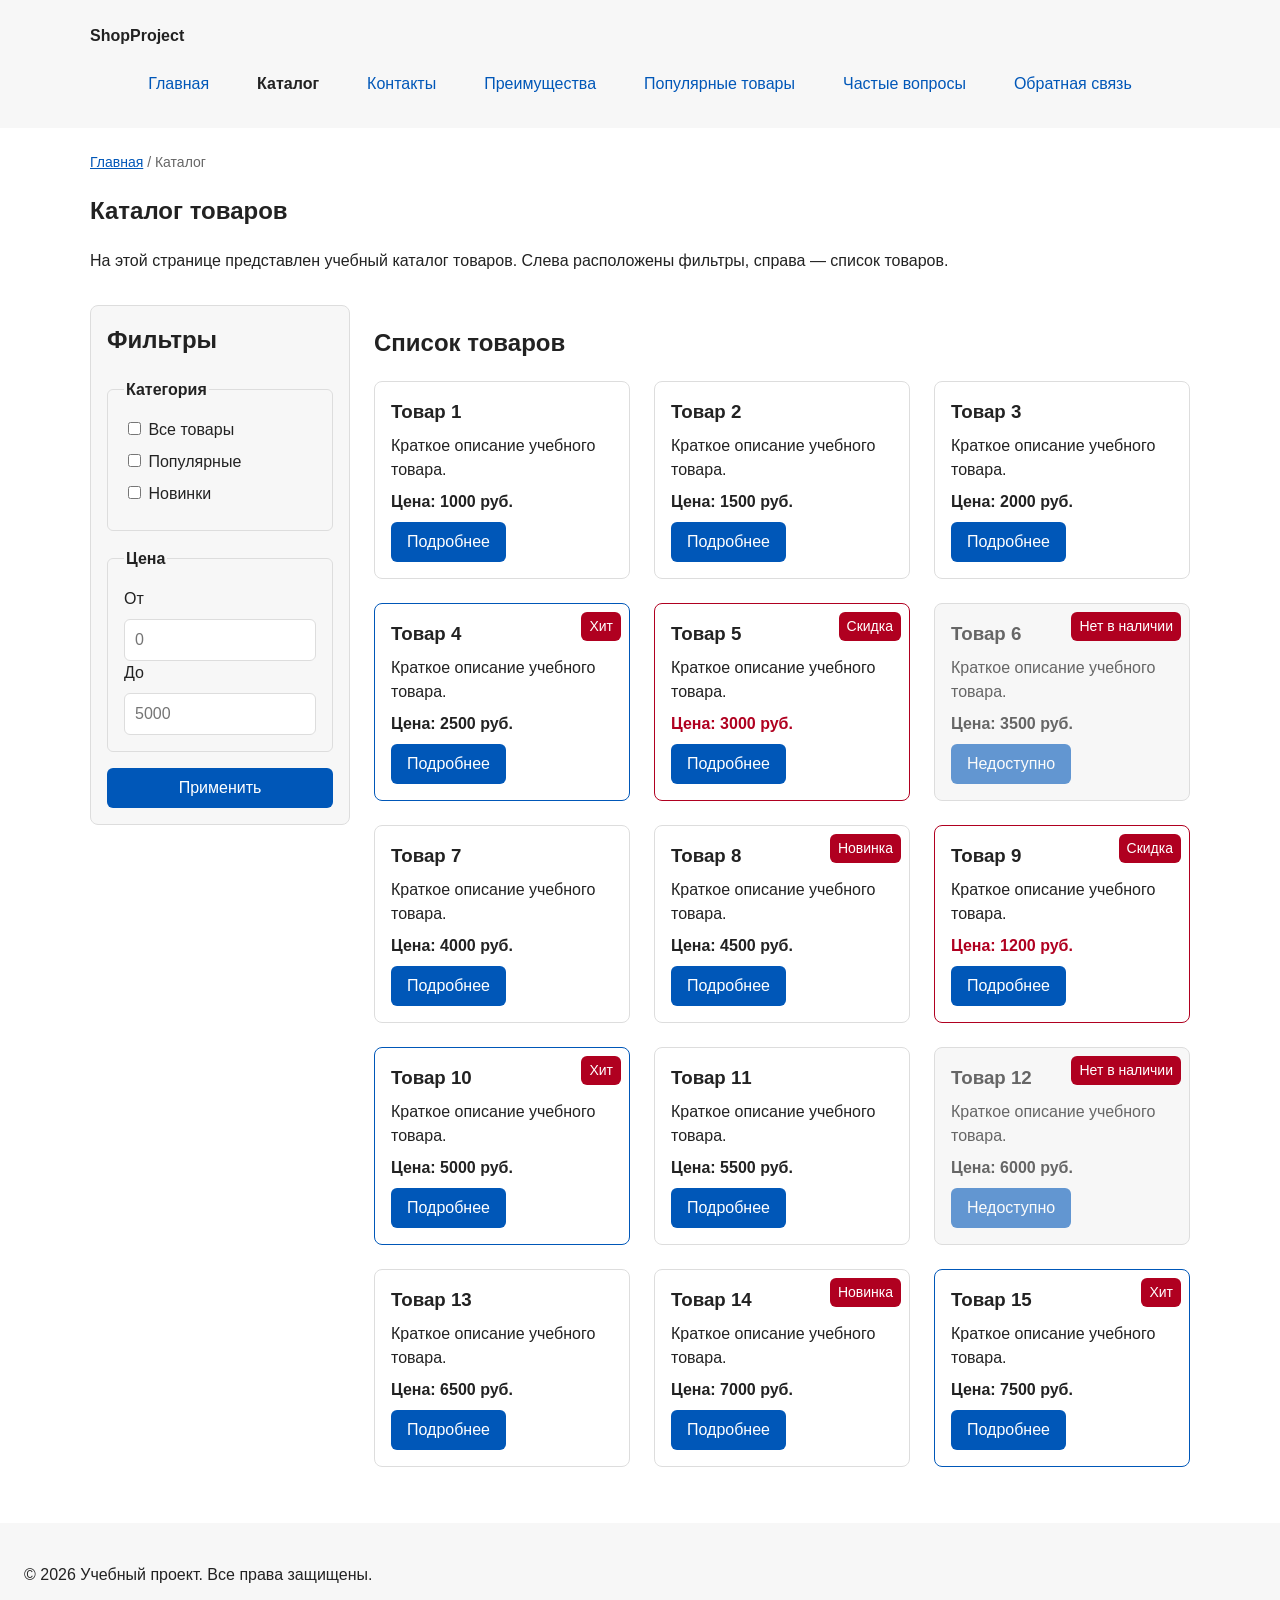
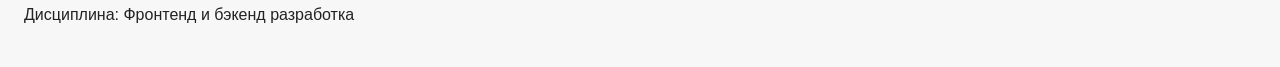
==== commit e774c0fb: "feat: style reviews with ratings and add more catalog items" ====
--- a/catalog.html
+++ b/catalog.html
@@ -126,6 +126,75 @@
             <p class="product-card__price">Цена: 3500 руб.</p>
             <button class="button button--primary product-card__button" type="button" disabled>Недоступно</button>
           </article>
+
+          <article class="product-card">
+            <h3 class="product-card__title">Товар 7</h3>
+            <p class="product-card__description">Краткое описание учебного товара.</p>
+            <p class="product-card__price">Цена: 4000 руб.</p>
+            <a class="button button--primary product-card__button" href="index.html#popular">Подробнее</a>
+          </article>
+
+          <article class="product-card">
+            <span class="product-card__badge">Новинка</span>
+            <h3 class="product-card__title">Товар 8</h3>
+            <p class="product-card__description">Краткое описание учебного товара.</p>
+            <p class="product-card__price">Цена: 4500 руб.</p>
+            <a class="button button--primary product-card__button" href="index.html#popular">Подробнее</a>
+          </article>
+
+          <article class="product-card product-card--discount">
+            <span class="product-card__badge">Скидка</span>
+            <h3 class="product-card__title">Товар 9</h3>
+            <p class="product-card__description">Краткое описание учебного товара.</p>
+            <p class="product-card__price">Цена: 1200 руб.</p>
+            <a class="button button--primary product-card__button" href="index.html#popular">Подробнее</a>
+          </article>
+
+          <article class="product-card product-card--featured">
+            <span class="product-card__badge">Хит</span>
+            <h3 class="product-card__title">Товар 10</h3>
+            <p class="product-card__description">Краткое описание учебного товара.</p>
+            <p class="product-card__price">Цена: 5000 руб.</p>
+            <a class="button button--primary product-card__button" href="index.html#popular">Подробнее</a>
+          </article>
+
+          <article class="product-card">
+            <h3 class="product-card__title">Товар 11</h3>
+            <p class="product-card__description">Краткое описание учебного товара.</p>
+            <p class="product-card__price">Цена: 5500 руб.</p>
+            <a class="button button--primary product-card__button" href="index.html#popular">Подробнее</a>
+          </article>
+
+          <article class="product-card product-card--unavailable">
+            <span class="product-card__badge">Нет в наличии</span>
+            <h3 class="product-card__title">Товар 12</h3>
+            <p class="product-card__description">Краткое описание учебного товара.</p>
+            <p class="product-card__price">Цена: 6000 руб.</p>
+            <button class="button button--primary product-card__button" type="button" disabled>Недоступно</button>
+          </article>
+
+          <article class="product-card">
+            <h3 class="product-card__title">Товар 13</h3>
+            <p class="product-card__description">Краткое описание учебного товара.</p>
+            <p class="product-card__price">Цена: 6500 руб.</p>
+            <a class="button button--primary product-card__button" href="index.html#popular">Подробнее</a>
+          </article>
+
+          <article class="product-card">
+            <span class="product-card__badge">Новинка</span>
+            <h3 class="product-card__title">Товар 14</h3>
+            <p class="product-card__description">Краткое описание учебного товара.</p>
+            <p class="product-card__price">Цена: 7000 руб.</p>
+            <a class="button button--primary product-card__button" href="index.html#popular">Подробнее</a>
+          </article>
+
+          <article class="product-card product-card--featured">
+            <span class="product-card__badge">Хит</span>
+            <h3 class="product-card__title">Товар 15</h3>
+            <p class="product-card__description">Краткое описание учебного товара.</p>
+            <p class="product-card__price">Цена: 7500 руб.</p>
+            <a class="button button--primary product-card__button" href="index.html#popular">Подробнее</a>
+          </article>
         </div>
       </section>
     </section>
--- a/css/style.css
+++ b/css/style.css
@@ -11,6 +11,7 @@
   --color-success: #168a2f;
   --color-success-bg: #eefaf0;
   --color-white: #ffffff;
+  --color-star: #f5a623;
 
   --space-xs: 4px;
   --space-sm: 8px;
@@ -373,6 +374,99 @@
   color: var(--color-muted);
 }
 
+.reviews__list {
+  display: grid;
+  grid-template-columns: repeat(3, 1fr);
+  gap: var(--space-lg);
+}
+
+.review-card {
+  display: flex;
+  flex-direction: column;
+  gap: var(--space-sm);
+  margin: 0;
+  padding: var(--space-md);
+  border: 1px solid var(--color-border);
+  border-left: 4px solid var(--color-primary);
+  border-radius: var(--radius-md);
+  background-color: var(--color-surface);
+  transition: box-shadow 0.2s, transform 0.2s;
+}
+
+.review-card:hover {
+  box-shadow: 0 6px 16px rgba(0, 0, 0, 0.1);
+  transform: translateY(-2px);
+}
+
+.review-card--accent {
+  background-color: var(--color-surface-accent);
+}
+
+.review-card__header {
+  display: flex;
+  align-items: center;
+  gap: var(--space-sm);
+}
+
+.review-card__avatar {
+  display: flex;
+  flex-shrink: 0;
+  align-items: center;
+  justify-content: center;
+  width: 40px;
+  height: 40px;
+  border-radius: 50%;
+  color: var(--color-white);
+  background-color: var(--color-primary);
+  font-weight: 700;
+}
+
+.review-card__person {
+  flex: 1;
+}
+
+.review-card__author {
+  margin: 0;
+  font-weight: 700;
+}
+
+.review-card__city {
+  margin: 0;
+  font-size: 14px;
+  color: var(--color-muted);
+}
+
+.review-card__rating {
+  white-space: nowrap;
+  letter-spacing: 1px;
+}
+
+.review-card__star {
+  color: var(--color-star);
+}
+
+.review-card__star--empty {
+  color: var(--color-border);
+}
+
+/* Large opening quote mark before the review text. */
+.review-card__text {
+  position: relative;
+  margin: 0;
+  padding-top: var(--space-md);
+}
+
+.review-card__text::before {
+  content: "\201C";
+  position: absolute;
+  top: -8px;
+  left: -2px;
+  font-size: 40px;
+  line-height: 1;
+  color: var(--color-primary);
+  opacity: 0.35;
+}
+
 .success-message {
   max-width: var(--container-width);
   margin: var(--space-lg) auto;
@@ -392,8 +486,45 @@
   background-color: rgba(0, 0, 0, 0.5);
 }
 
+.order-dialog[open] {
+  animation: order-dialog-show 0.2s ease-out;
+}
+
+.order-dialog[open]::backdrop {
+  animation: order-dialog-fade 0.2s ease-out;
+}
+
+@keyframes order-dialog-show {
+  from {
+    opacity: 0;
+    transform: translateY(-16px);
+  }
+}
+
+@keyframes order-dialog-fade {
+  from {
+    opacity: 0;
+  }
+}
+
+@media (prefers-reduced-motion: reduce) {
+  .order-dialog[open],
+  .order-dialog[open]::backdrop {
+    animation: none;
+  }
+}
+
 .order-dialog__title {
   margin-top: 0;
+}
+
+.order-form__note {
+  margin: 0 0 var(--space-md);
+  color: var(--color-muted);
+}
+
+.order-form__required {
+  color: var(--color-danger);
 }
 
 .order-form__field {
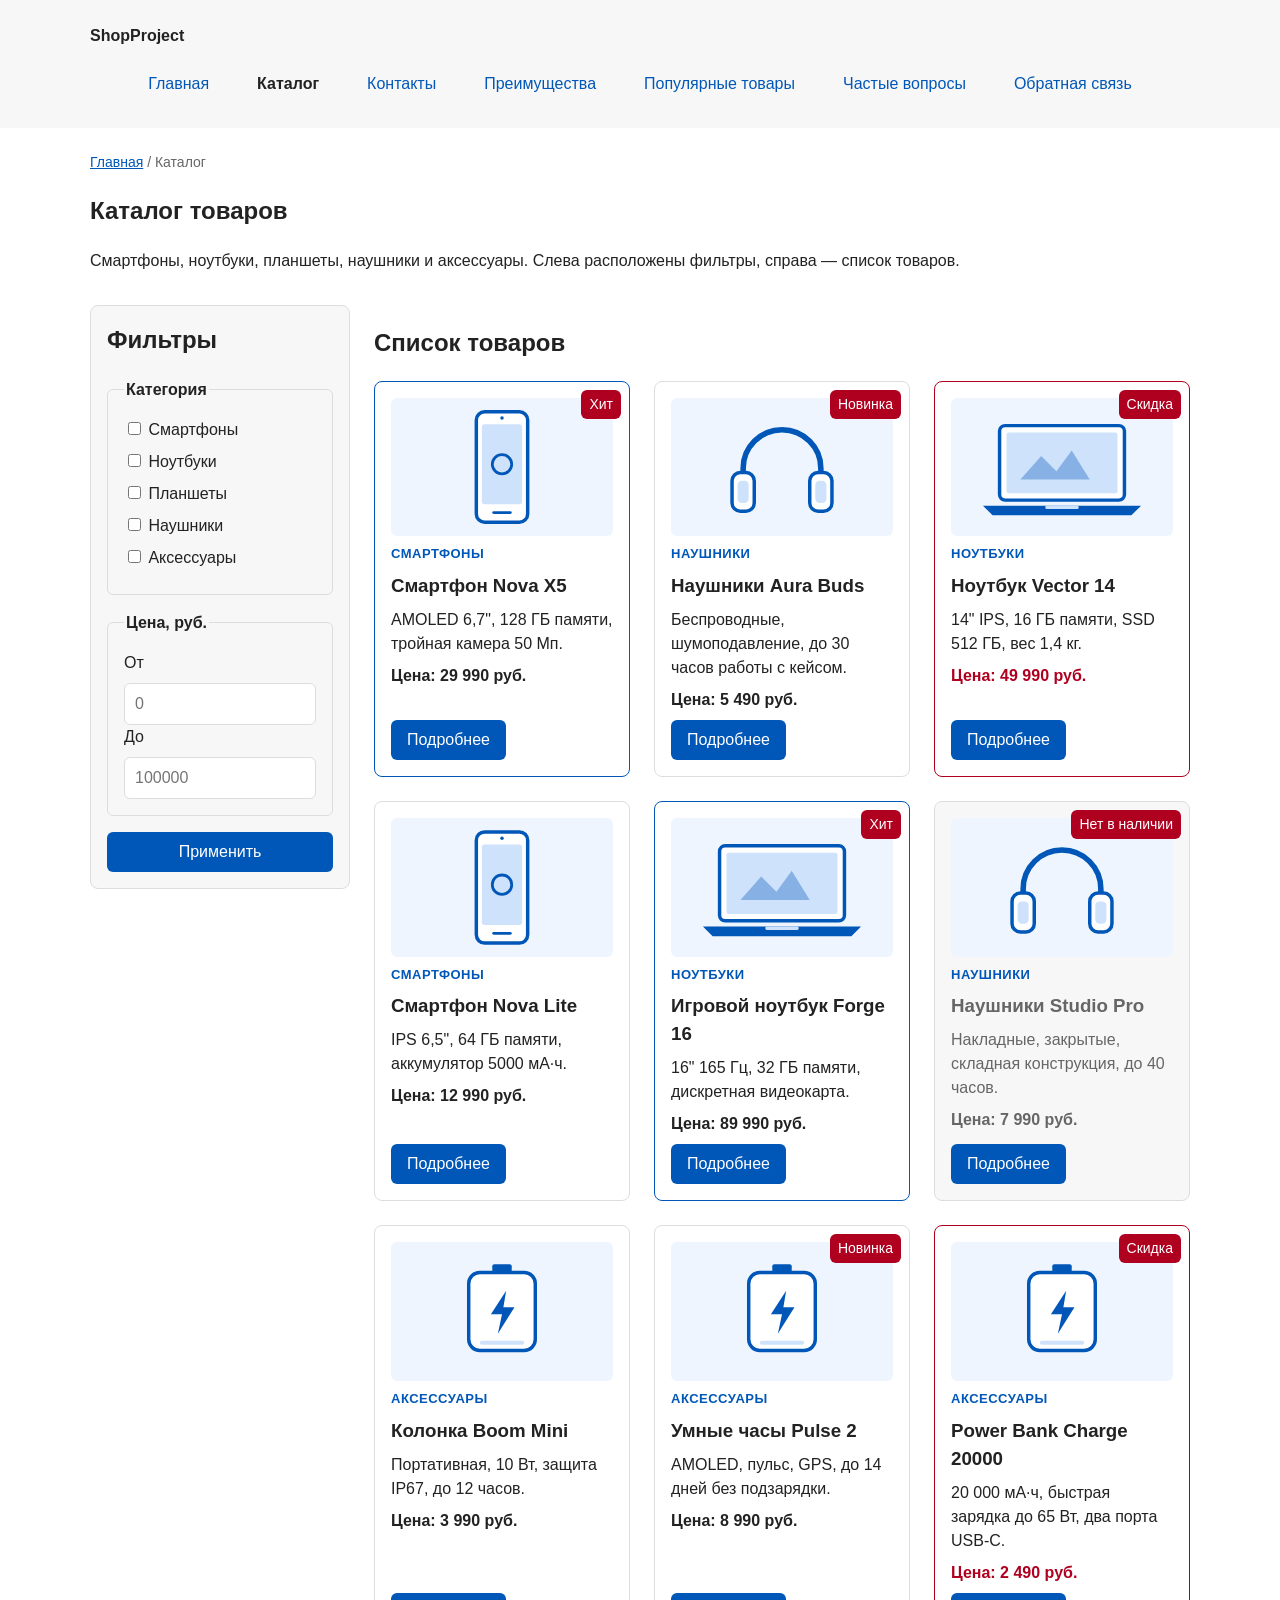
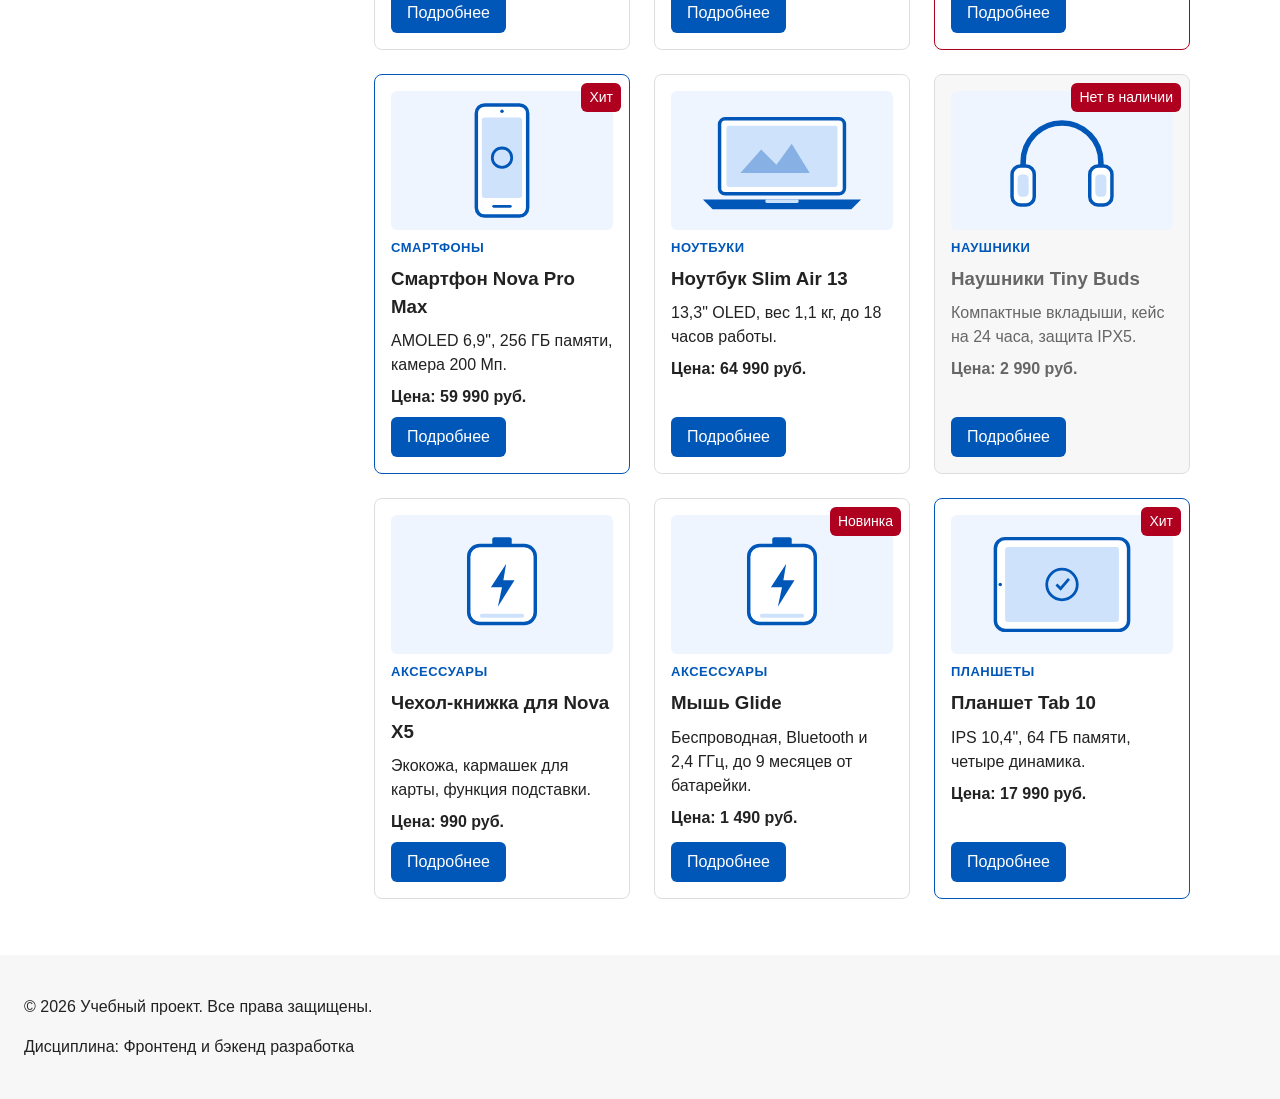
==== commit 0c5255d0: "feat: add product page, real products with categories and images" ====
--- a/catalog.html
+++ b/catalog.html
@@ -3,7 +3,7 @@
 <head>
   <meta charset="UTF-8">
   <meta name="viewport" content="width=device-width, initial-scale=1.0">
-  <meta name="description" content="Каталог товаров учебного интернет-магазина.">
+  <meta name="description" content="Каталог учебного интернет-магазина: смартфоны, ноутбуки, планшеты, наушники и аксессуары.">
   <title>Каталог товаров — Учебный интернет-магазин</title>
   <link rel="stylesheet" href="css/style.css">
 </head>
@@ -35,7 +35,7 @@
     <section class="section">
       <h1>Каталог товаров</h1>
       <p>
-        На этой странице представлен учебный каталог товаров.
+        Смартфоны, ноутбуки, планшеты, наушники и аксессуары.
         Слева расположены фильтры, справа — список товаров.
       </p>
     </section>
@@ -49,29 +49,39 @@
             <legend class="filters-form__legend">Категория</legend>
 
             <label class="filters-form__label">
-              <input type="checkbox" name="category" value="all">
-              Все товары
-            </label>
-
-            <label class="filters-form__label">
-              <input type="checkbox" name="category" value="popular">
-              Популярные
-            </label>
-
-            <label class="filters-form__label">
-              <input type="checkbox" name="category" value="new">
-              Новинки
+              <input type="checkbox" name="category" value="smartphones">
+              Смартфоны
+            </label>
+
+            <label class="filters-form__label">
+              <input type="checkbox" name="category" value="laptops">
+              Ноутбуки
+            </label>
+
+            <label class="filters-form__label">
+              <input type="checkbox" name="category" value="tablets">
+              Планшеты
+            </label>
+
+            <label class="filters-form__label">
+              <input type="checkbox" name="category" value="headphones">
+              Наушники
+            </label>
+
+            <label class="filters-form__label">
+              <input type="checkbox" name="category" value="accessories">
+              Аксессуары
             </label>
           </fieldset>
 
           <fieldset class="filters-form__group">
-            <legend class="filters-form__legend">Цена</legend>
+            <legend class="filters-form__legend">Цена, руб.</legend>
 
             <label class="filters-form__label" for="price-from">От</label>
             <input class="filters-form__input" id="price-from" name="price-from" type="number" min="0" placeholder="0">
 
             <label class="filters-form__label" for="price-to">До</label>
-            <input class="filters-form__input" id="price-to" name="price-to" type="number" min="0" placeholder="5000">
+            <input class="filters-form__input" id="price-to" name="price-to" type="number" min="0" placeholder="100000">
           </fieldset>
 
           <button class="button button--primary" type="submit">Применить</button>
@@ -82,118 +92,150 @@
         <h2>Список товаров</h2>
 
         <div class="products-grid">
-          <article class="product-card">
-            <h3 class="product-card__title">Товар 1</h3>
-            <p class="product-card__description">Краткое описание учебного товара.</p>
-            <p class="product-card__price">Цена: 1000 руб.</p>
-            <a class="button button--primary product-card__button" href="index.html#popular">Подробнее</a>
-          </article>
-
-          <article class="product-card">
-            <h3 class="product-card__title">Товар 2</h3>
-            <p class="product-card__description">Краткое описание учебного товара.</p>
-            <p class="product-card__price">Цена: 1500 руб.</p>
-            <a class="button button--primary product-card__button" href="index.html#popular">Подробнее</a>
-          </article>
-
-          <article class="product-card">
-            <h3 class="product-card__title">Товар 3</h3>
-            <p class="product-card__description">Краткое описание учебного товара.</p>
-            <p class="product-card__price">Цена: 2000 руб.</p>
-            <a class="button button--primary product-card__button" href="index.html#popular">Подробнее</a>
-          </article>
-
-          <article class="product-card product-card--featured">
-            <span class="product-card__badge">Хит</span>
-            <h3 class="product-card__title">Товар 4</h3>
-            <p class="product-card__description">Краткое описание учебного товара.</p>
-            <p class="product-card__price">Цена: 2500 руб.</p>
-            <a class="button button--primary product-card__button" href="index.html#popular">Подробнее</a>
+          <article class="product-card product-card--featured">
+            <span class="product-card__badge">Хит</span>
+            <img class="product-card__image" src="images/smartphone.svg" alt="" width="320" height="200" loading="lazy">
+            <p class="product-card__category">Смартфоны</p>
+            <h3 class="product-card__title">Смартфон Nova X5</h3>
+            <p class="product-card__description">AMOLED 6,7", 128 ГБ памяти, тройная камера 50 Мп.</p>
+            <p class="product-card__price">Цена: 29&nbsp;990 руб.</p>
+            <a class="button button--primary product-card__button" href="product.html?id=nova-x5">Подробнее</a>
+          </article>
+
+          <article class="product-card">
+            <span class="product-card__badge">Новинка</span>
+            <img class="product-card__image" src="images/headphones.svg" alt="" width="320" height="200" loading="lazy">
+            <p class="product-card__category">Наушники</p>
+            <h3 class="product-card__title">Наушники Aura Buds</h3>
+            <p class="product-card__description">Беспроводные, шумоподавление, до 30 часов работы с кейсом.</p>
+            <p class="product-card__price">Цена: 5&nbsp;490 руб.</p>
+            <a class="button button--primary product-card__button" href="product.html?id=aura-buds">Подробнее</a>
           </article>
 
           <article class="product-card product-card--discount">
             <span class="product-card__badge">Скидка</span>
-            <h3 class="product-card__title">Товар 5</h3>
-            <p class="product-card__description">Краткое описание учебного товара.</p>
-            <p class="product-card__price">Цена: 3000 руб.</p>
-            <a class="button button--primary product-card__button" href="index.html#popular">Подробнее</a>
+            <img class="product-card__image" src="images/laptop.svg" alt="" width="320" height="200" loading="lazy">
+            <p class="product-card__category">Ноутбуки</p>
+            <h3 class="product-card__title">Ноутбук Vector 14</h3>
+            <p class="product-card__description">14" IPS, 16 ГБ памяти, SSD 512 ГБ, вес 1,4 кг.</p>
+            <p class="product-card__price">Цена: 49&nbsp;990 руб.</p>
+            <a class="button button--primary product-card__button" href="product.html?id=vector-14">Подробнее</a>
+          </article>
+
+          <article class="product-card">
+            <img class="product-card__image" src="images/smartphone.svg" alt="" width="320" height="200" loading="lazy">
+            <p class="product-card__category">Смартфоны</p>
+            <h3 class="product-card__title">Смартфон Nova Lite</h3>
+            <p class="product-card__description">IPS 6,5", 64 ГБ памяти, аккумулятор 5000 мА·ч.</p>
+            <p class="product-card__price">Цена: 12&nbsp;990 руб.</p>
+            <a class="button button--primary product-card__button" href="product.html?id=nova-lite">Подробнее</a>
+          </article>
+
+          <article class="product-card product-card--featured">
+            <span class="product-card__badge">Хит</span>
+            <img class="product-card__image" src="images/laptop.svg" alt="" width="320" height="200" loading="lazy">
+            <p class="product-card__category">Ноутбуки</p>
+            <h3 class="product-card__title">Игровой ноутбук Forge 16</h3>
+            <p class="product-card__description">16" 165 Гц, 32 ГБ памяти, дискретная видеокарта.</p>
+            <p class="product-card__price">Цена: 89&nbsp;990 руб.</p>
+            <a class="button button--primary product-card__button" href="product.html?id=forge-16">Подробнее</a>
           </article>
 
           <article class="product-card product-card--unavailable">
             <span class="product-card__badge">Нет в наличии</span>
-            <h3 class="product-card__title">Товар 6</h3>
-            <p class="product-card__description">Краткое описание учебного товара.</p>
-            <p class="product-card__price">Цена: 3500 руб.</p>
-            <button class="button button--primary product-card__button" type="button" disabled>Недоступно</button>
-          </article>
-
-          <article class="product-card">
-            <h3 class="product-card__title">Товар 7</h3>
-            <p class="product-card__description">Краткое описание учебного товара.</p>
-            <p class="product-card__price">Цена: 4000 руб.</p>
-            <a class="button button--primary product-card__button" href="index.html#popular">Подробнее</a>
+            <img class="product-card__image" src="images/headphones.svg" alt="" width="320" height="200" loading="lazy">
+            <p class="product-card__category">Наушники</p>
+            <h3 class="product-card__title">Наушники Studio Pro</h3>
+            <p class="product-card__description">Накладные, закрытые, складная конструкция, до 40 часов.</p>
+            <p class="product-card__price">Цена: 7&nbsp;990 руб.</p>
+            <a class="button button--primary product-card__button" href="product.html?id=studio-pro">Подробнее</a>
+          </article>
+
+          <article class="product-card">
+            <img class="product-card__image" src="images/accessory.svg" alt="" width="320" height="200" loading="lazy">
+            <p class="product-card__category">Аксессуары</p>
+            <h3 class="product-card__title">Колонка Boom Mini</h3>
+            <p class="product-card__description">Портативная, 10 Вт, защита IP67, до 12 часов.</p>
+            <p class="product-card__price">Цена: 3&nbsp;990 руб.</p>
+            <a class="button button--primary product-card__button" href="product.html?id=boom-mini">Подробнее</a>
           </article>
 
           <article class="product-card">
             <span class="product-card__badge">Новинка</span>
-            <h3 class="product-card__title">Товар 8</h3>
-            <p class="product-card__description">Краткое описание учебного товара.</p>
-            <p class="product-card__price">Цена: 4500 руб.</p>
-            <a class="button button--primary product-card__button" href="index.html#popular">Подробнее</a>
+            <img class="product-card__image" src="images/accessory.svg" alt="" width="320" height="200" loading="lazy">
+            <p class="product-card__category">Аксессуары</p>
+            <h3 class="product-card__title">Умные часы Pulse 2</h3>
+            <p class="product-card__description">AMOLED, пульс, GPS, до 14 дней без подзарядки.</p>
+            <p class="product-card__price">Цена: 8&nbsp;990 руб.</p>
+            <a class="button button--primary product-card__button" href="product.html?id=pulse-2">Подробнее</a>
           </article>
 
           <article class="product-card product-card--discount">
             <span class="product-card__badge">Скидка</span>
-            <h3 class="product-card__title">Товар 9</h3>
-            <p class="product-card__description">Краткое описание учебного товара.</p>
-            <p class="product-card__price">Цена: 1200 руб.</p>
-            <a class="button button--primary product-card__button" href="index.html#popular">Подробнее</a>
-          </article>
-
-          <article class="product-card product-card--featured">
-            <span class="product-card__badge">Хит</span>
-            <h3 class="product-card__title">Товар 10</h3>
-            <p class="product-card__description">Краткое описание учебного товара.</p>
-            <p class="product-card__price">Цена: 5000 руб.</p>
-            <a class="button button--primary product-card__button" href="index.html#popular">Подробнее</a>
-          </article>
-
-          <article class="product-card">
-            <h3 class="product-card__title">Товар 11</h3>
-            <p class="product-card__description">Краткое описание учебного товара.</p>
-            <p class="product-card__price">Цена: 5500 руб.</p>
-            <a class="button button--primary product-card__button" href="index.html#popular">Подробнее</a>
+            <img class="product-card__image" src="images/accessory.svg" alt="" width="320" height="200" loading="lazy">
+            <p class="product-card__category">Аксессуары</p>
+            <h3 class="product-card__title">Power Bank Charge 20000</h3>
+            <p class="product-card__description">20 000 мА·ч, быстрая зарядка до 65 Вт, два порта USB-C.</p>
+            <p class="product-card__price">Цена: 2&nbsp;490 руб.</p>
+            <a class="button button--primary product-card__button" href="product.html?id=charge-20000">Подробнее</a>
+          </article>
+
+          <article class="product-card product-card--featured">
+            <span class="product-card__badge">Хит</span>
+            <img class="product-card__image" src="images/smartphone.svg" alt="" width="320" height="200" loading="lazy">
+            <p class="product-card__category">Смартфоны</p>
+            <h3 class="product-card__title">Смартфон Nova Pro Max</h3>
+            <p class="product-card__description">AMOLED 6,9", 256 ГБ памяти, камера 200 Мп.</p>
+            <p class="product-card__price">Цена: 59&nbsp;990 руб.</p>
+            <a class="button button--primary product-card__button" href="product.html?id=nova-pro-max">Подробнее</a>
+          </article>
+
+          <article class="product-card">
+            <img class="product-card__image" src="images/laptop.svg" alt="" width="320" height="200" loading="lazy">
+            <p class="product-card__category">Ноутбуки</p>
+            <h3 class="product-card__title">Ноутбук Slim Air 13</h3>
+            <p class="product-card__description">13,3" OLED, вес 1,1 кг, до 18 часов работы.</p>
+            <p class="product-card__price">Цена: 64&nbsp;990 руб.</p>
+            <a class="button button--primary product-card__button" href="product.html?id=slim-air-13">Подробнее</a>
           </article>
 
           <article class="product-card product-card--unavailable">
             <span class="product-card__badge">Нет в наличии</span>
-            <h3 class="product-card__title">Товар 12</h3>
-            <p class="product-card__description">Краткое описание учебного товара.</p>
-            <p class="product-card__price">Цена: 6000 руб.</p>
-            <button class="button button--primary product-card__button" type="button" disabled>Недоступно</button>
-          </article>
-
-          <article class="product-card">
-            <h3 class="product-card__title">Товар 13</h3>
-            <p class="product-card__description">Краткое описание учебного товара.</p>
-            <p class="product-card__price">Цена: 6500 руб.</p>
-            <a class="button button--primary product-card__button" href="index.html#popular">Подробнее</a>
+            <img class="product-card__image" src="images/headphones.svg" alt="" width="320" height="200" loading="lazy">
+            <p class="product-card__category">Наушники</p>
+            <h3 class="product-card__title">Наушники Tiny Buds</h3>
+            <p class="product-card__description">Компактные вкладыши, кейс на 24 часа, защита IPX5.</p>
+            <p class="product-card__price">Цена: 2&nbsp;990 руб.</p>
+            <a class="button button--primary product-card__button" href="product.html?id=tiny-buds">Подробнее</a>
+          </article>
+
+          <article class="product-card">
+            <img class="product-card__image" src="images/accessory.svg" alt="" width="320" height="200" loading="lazy">
+            <p class="product-card__category">Аксессуары</p>
+            <h3 class="product-card__title">Чехол-книжка для Nova X5</h3>
+            <p class="product-card__description">Экокожа, кармашек для карты, функция подставки.</p>
+            <p class="product-card__price">Цена: 990 руб.</p>
+            <a class="button button--primary product-card__button" href="product.html?id=case-nova-x5">Подробнее</a>
           </article>
 
           <article class="product-card">
             <span class="product-card__badge">Новинка</span>
-            <h3 class="product-card__title">Товар 14</h3>
-            <p class="product-card__description">Краткое описание учебного товара.</p>
-            <p class="product-card__price">Цена: 7000 руб.</p>
-            <a class="button button--primary product-card__button" href="index.html#popular">Подробнее</a>
-          </article>
-
-          <article class="product-card product-card--featured">
-            <span class="product-card__badge">Хит</span>
-            <h3 class="product-card__title">Товар 15</h3>
-            <p class="product-card__description">Краткое описание учебного товара.</p>
-            <p class="product-card__price">Цена: 7500 руб.</p>
-            <a class="button button--primary product-card__button" href="index.html#popular">Подробнее</a>
+            <img class="product-card__image" src="images/accessory.svg" alt="" width="320" height="200" loading="lazy">
+            <p class="product-card__category">Аксессуары</p>
+            <h3 class="product-card__title">Мышь Glide</h3>
+            <p class="product-card__description">Беспроводная, Bluetooth и 2,4 ГГц, до 9 месяцев от батарейки.</p>
+            <p class="product-card__price">Цена: 1&nbsp;490 руб.</p>
+            <a class="button button--primary product-card__button" href="product.html?id=glide-mouse">Подробнее</a>
+          </article>
+
+          <article class="product-card product-card--featured">
+            <span class="product-card__badge">Хит</span>
+            <img class="product-card__image" src="images/tablet.svg" alt="" width="320" height="200" loading="lazy">
+            <p class="product-card__category">Планшеты</p>
+            <h3 class="product-card__title">Планшет Tab 10</h3>
+            <p class="product-card__description">IPS 10,4", 64 ГБ памяти, четыре динамика.</p>
+            <p class="product-card__price">Цена: 17&nbsp;990 руб.</p>
+            <a class="button button--primary product-card__button" href="product.html?id=tab-10">Подробнее</a>
           </article>
         </div>
       </section>
--- a/css/style.css
+++ b/css/style.css
@@ -171,7 +171,8 @@
   color: var(--color-primary);
 }
 
-/* Separator before the current page name (the current page is not a link). */
+/* Separator before every crumb except the first one (the current page is not a link). */
+.breadcrumbs__link + .breadcrumbs__link::before,
 .breadcrumbs__current::before {
   content: " / ";
   color: var(--color-muted);
@@ -298,6 +299,15 @@
 
 .product-card--discount {
   border-color: var(--color-danger);
+}
+
+.product-card__category {
+  margin: 0;
+  font-size: 13px;
+  font-weight: 700;
+  letter-spacing: 0.5px;
+  text-transform: uppercase;
+  color: var(--color-primary);
 }
 
 .product-card__title,
@@ -330,6 +340,112 @@
   border-radius: var(--radius-sm);
 }
 
+.product-card__image {
+  display: block;
+  width: 100%;
+  height: auto;
+  border-radius: var(--radius-sm);
+}
+
+.product-page {
+  display: grid;
+  grid-template-columns: minmax(280px, 1fr) 1.2fr;
+  grid-template-areas:
+    "media info"
+    "specs specs";
+  gap: var(--space-xl);
+}
+
+.product-page[hidden],
+.product-not-found[hidden] {
+  display: none;
+}
+
+.product-page__media {
+  position: relative;
+  grid-area: media;
+  align-self: start;
+  overflow: hidden;
+  border: 1px solid var(--color-border);
+  border-radius: var(--radius-md);
+}
+
+.product-page__image {
+  display: block;
+  width: 100%;
+  height: auto;
+}
+
+.product-page__info {
+  grid-area: info;
+  display: flex;
+  flex-direction: column;
+  gap: var(--space-sm);
+}
+
+.product-page__title {
+  margin: 0;
+}
+
+.product-page__description {
+  margin: 0;
+  color: var(--color-muted);
+}
+
+.product-page__status {
+  margin: var(--space-sm) 0 0;
+  font-weight: 700;
+  color: var(--color-success);
+}
+
+.product-page__status--unavailable {
+  color: var(--color-danger);
+}
+
+.product-page__price {
+  margin: 0;
+  font-size: 32px;
+  font-weight: 700;
+}
+
+.product-page__actions {
+  display: flex;
+  flex-wrap: wrap;
+  gap: var(--space-sm);
+  margin-top: var(--space-sm);
+}
+
+.product-page__specs {
+  grid-area: specs;
+}
+
+.product-page__specs-title {
+  margin-top: 0;
+}
+
+.specs-table {
+  width: 100%;
+  border-collapse: collapse;
+}
+
+.specs-table__caption {
+  margin-bottom: var(--space-sm);
+  text-align: left;
+  color: var(--color-muted);
+}
+
+.specs-table__name,
+.specs-table__value {
+  padding: var(--space-sm) var(--space-md);
+  border: 1px solid var(--color-border);
+  text-align: left;
+}
+
+.specs-table__name {
+  width: 35%;
+  background-color: var(--color-surface);
+}
+
 .scroll-top {
   position: fixed;
   right: var(--space-lg);
@@ -369,9 +485,46 @@
 }
 
 .faq__answer {
-  margin: 0;
   padding: 0 var(--space-md) var(--space-md);
   color: var(--color-muted);
+}
+
+.faq__answer > :first-child {
+  margin-top: 0;
+}
+
+.faq__answer > :last-child {
+  margin-bottom: 0;
+}
+
+.faq__intro {
+  margin: 0 0 var(--space-lg);
+  color: var(--color-muted);
+}
+
+.faq__group {
+  margin-bottom: var(--space-lg);
+}
+
+.faq__group-title {
+  margin: 0 0 var(--space-sm);
+  padding-left: var(--space-sm);
+  border-left: 4px solid var(--color-primary);
+}
+
+.faq__list {
+  margin: var(--space-sm) 0;
+  padding-left: var(--space-lg);
+}
+
+.faq__code,
+.faq__key {
+  padding: 1px 6px;
+  border: 1px solid var(--color-border);
+  border-radius: var(--radius-sm);
+  background-color: var(--color-surface);
+  color: var(--color-text);
+  font-size: 0.9em;
 }
 
 .reviews__list {
@@ -477,9 +630,17 @@
 
 .order-dialog {
   width: min(100% - 32px, 560px);
+  max-height: calc(100vh - 32px);
   padding: var(--space-lg);
   border: none;
   border-radius: var(--radius-lg);
+  overflow-y: auto;
+  overscroll-behavior: contain;
+}
+
+/* The page behind the open dialog must not scroll. */
+body:has(.order-dialog[open]) {
+  overflow: hidden;
 }
 
 .order-dialog::backdrop {
@@ -516,6 +677,14 @@
 
 .order-dialog__title {
   margin-top: 0;
+}
+
+.order-dialog__product {
+  margin: calc(var(--space-sm) * -1) 0 var(--space-md);
+  padding: var(--space-sm) var(--space-md);
+  border-left: 4px solid var(--color-primary);
+  background-color: var(--color-surface-accent);
+  font-weight: 700;
 }
 
 .order-form__note {
@@ -577,10 +746,16 @@
   outline-offset: 2px;
 }
 
+/* Buttons stay visible at the bottom while a long form scrolls. */
 .order-form__actions {
+  position: sticky;
+  bottom: 0;
   display: flex;
   gap: var(--space-sm);
-  margin-top: var(--space-lg);
+  margin: var(--space-lg) calc(var(--space-lg) * -1) calc(var(--space-lg) * -1);
+  padding: var(--space-md) var(--space-lg);
+  border-top: 1px solid var(--color-border);
+  background-color: var(--color-bg);
 }
 
 .site-footer {
